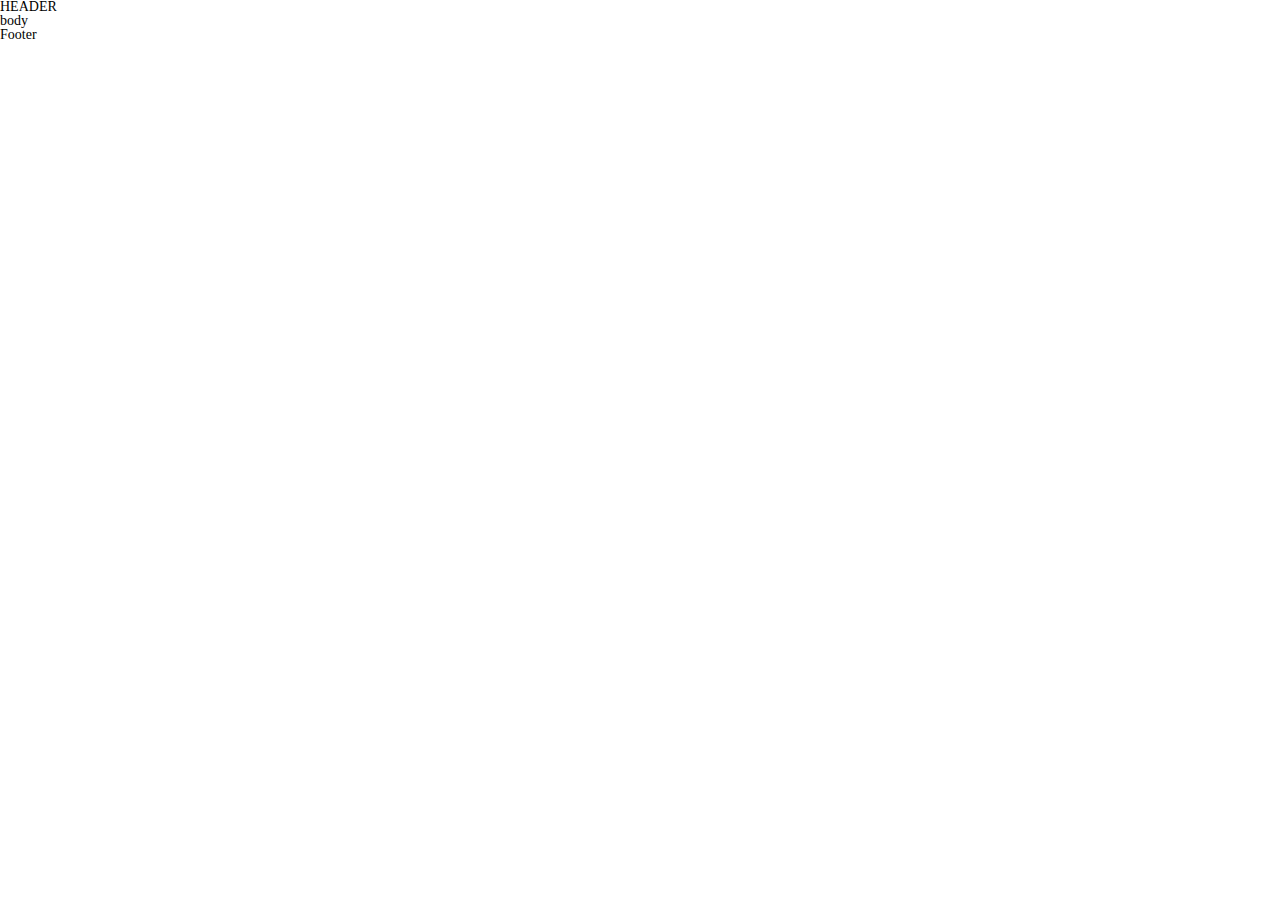
==== index.html @ cc43285b "swap portfolio - portfolio_template" ====
<!DOCTYPE html>
<html lang="ru">
<head>
  <title>Document</title>
  <link rel="shortcut icon" href="img/browser_1404.ico" type="image/x-icon">
  <link rel="stylesheet" href="css/style.css">
  <meta http-equiv="Content-type" content="text/html;charset=UTF-8" />
</head>
<body>
  <div>HEADER</div>

	<div>body</div>


  <div>Footer</div>
</body>
<script src="https://code.jquery.com/jquery-3.3.1.min.js"></script>
<script src="js/main.js"></script>
</html>
---- css/style.css ----
@charset "UTF-8";
/*Обнуление*/
* {
  padding: 0;
  margin: 0;
  border: 0; }

*, *:before, *:after {
  -moz-box-sizing: border-box;
  -webkit-box-sizing: border-box;
  box-sizing: border-box; }

:focus, :active {
  outline: none; }

a:focus, a:active {
  outline: none; }

nav, footer, header, aside {
  display: block; }

html, body {
  height: 100%;
  width: 100%;
  font-size: 100%;
  line-height: 1;
  font-size: 14px;
  -ms-text-size-adjust: 100%;
  -moz-text-size-adjust: 100%;
  -webkit-text-size-adjust: 100%; }

input, button, textarea {
  font-family: inherit; }

input::-ms-clear {
  display: none; }

button {
  cursor: pointer; }

button::-moz-focus-inner {
  padding: 0;
  border: 0; }

a, a:visited {
  text-decoration: none; }

a:hover {
  text-decoration: none; }

ul li {
  list-style: none; }

img {
  vertical-align: top; }

h1, h2, h3, h4, h5, h6 {
  font-size: inherit;
  font-weight: 400; }

/*--------------------*/
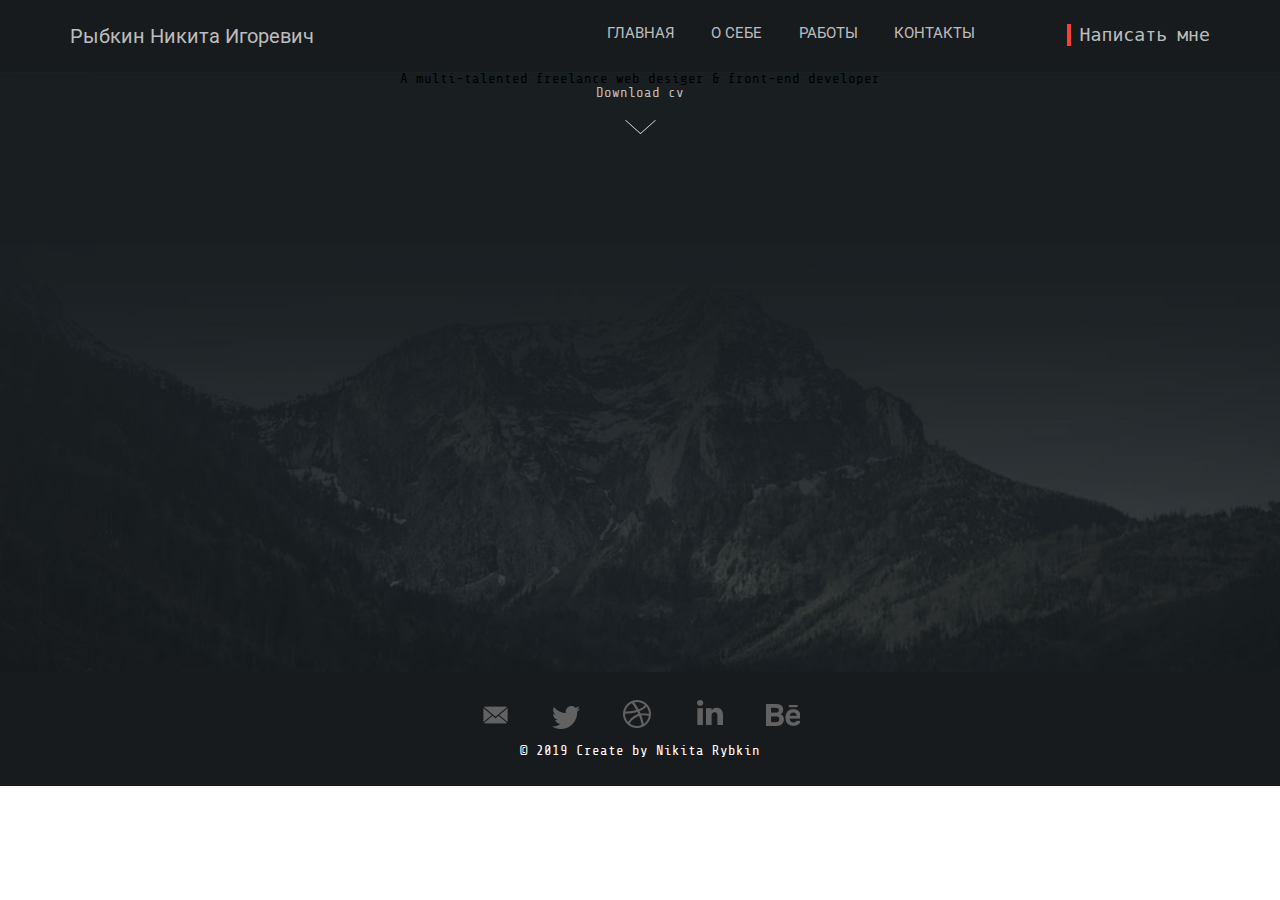
==== commit 5cebac9f: "create header / banner / footer" ====
--- a/index.html
+++ b/index.html
@@ -4,15 +4,82 @@
   <title>Document</title>
   <link rel="shortcut icon" href="img/browser_1404.ico" type="image/x-icon">
   <link rel="stylesheet" href="css/style.css">
+  <link href="https://fonts.googleapis.com/css?family=Roboto:100,300,400,500,700,900&display=swap" rel="stylesheet">
   <meta http-equiv="Content-type" content="text/html;charset=UTF-8" />
 </head>
 <body>
-  <div>HEADER</div>
+  <div class="header" id="home">
+	<div class="container">
+		<div class="headermenu">
+			<div class="header-top">
+				<div class="rni">Рыбкин Никита Игоревич</div>
+				<div class="top-nav">
+					<ul>
+						<li><a href="#home">Главная</a></li>
+						<li><a href="#about">О себе</a></li>
+						<li><a href="#work">Работы</a></li>
+						<li><a href="#contact">Контакты</a></li>
+					</ul>
+				</div>
+			</div>
+			<div>
+				<a class="glitch-btn" href="#contact">
+				  <div class="text">Написать мне</div>
+				  <div class="mask">
+				    <span>Написать мне</span>
+				  </div>
+				</a>
+			</div>
+		</div>
+	</div>
+</div>
 
-	<div>body</div>
+	<div class="banner">
+			<div class="banner-matter">
+				<h2>A multi-talented freelance web desiger &amp; front-end developer</h2>
+				<a href="#" class="down"><img src="images/load.png" alt="">Download cv</a>								
+			</div>
+			<a href="#about" class="scroll arrow"><img src="img/arrow.png" alt=""></a>
+	</div>
+
+	<div class="content">
+		<div class="about" id="about">
+			
+		</div>
+		<div class="container">
+			<div class="work" id="work">
+				
+			</div>
+		</div>
+	</div>
+
+	<div class="design">
+		<div class="container">
+			
+		</div>
+	</div>
+
+	<div class="contact" id="contact">
+		<div class="container">
+			
+		</div>
+	</div>
 
 
-  <div>Footer</div>
+  <div class="footer">
+	<div class="container">
+		<a href="#home" class="scroll footer-top"> <img src="img/drop.png" alt=""/></a>
+		<ul class="social-ic-icons">
+			<li class="message"><a href="#"><span> </span></a></li>
+			<li class="twitter"><a href="#"><span> </span></a></li>
+			<li class="dribble"><a href="#"><span> </span></a></li>
+			<li class="linked"><a href="#"><span> </span></a></li>
+			<li class="behance"><a href="#"><span> </span></a></li>
+		</ul>
+		<b class="yellow"> </b>
+		<p class="footer-grid">&copy; 2019 Create by Nikita Rybkin</p>
+	 </div>			
+ </div>
 </body>
 <script src="https://code.jquery.com/jquery-3.3.1.min.js"></script>
 <script src="js/main.js"></script>
--- a/css/style.css
+++ b/css/style.css
@@ -1,5 +1,6 @@
 @charset "UTF-8";
 /*Обнуление*/
+@import url(button-top.css);
 * {
   padding: 0;
   margin: 0;
@@ -59,3 +60,122 @@
   font-weight: 400; }
 
 /*--------------------*/
+.container {
+  padding-right: 15px;
+  padding-left: 15px;
+  margin-right: auto;
+  margin-left: auto; }
+  @media (min-width: 768px) {
+    .container {
+      width: 750px; } }
+  @media (min-width: 992px) {
+    .container {
+      width: 970px; } }
+  @media (min-width: 1200px) {
+    .container {
+      width: 1170px; } }
+
+.header {
+  display: -webkit-box;
+  display: -ms-flexbox;
+  display: flex;
+  -webkit-box-align: center;
+  -ms-flex-align: center;
+  align-items: center;
+  height: 72px;
+  background: #181b1e; }
+
+.headermenu {
+  display: -webkit-box;
+  display: -ms-flexbox;
+  display: flex;
+  -webkit-box-pack: justify;
+  -ms-flex-pack: justify;
+  justify-content: space-between; }
+
+.header-top {
+  display: -webkit-box;
+  display: -ms-flexbox;
+  display: flex;
+  -webkit-box-pack: justify;
+  -ms-flex-pack: justify;
+  justify-content: space-between;
+  width: 81%; }
+
+.rni {
+  color: #bdbdbd;
+  font-size: 20px;
+  font-family: 'Roboto', sans-serif; }
+
+.top-nav ul {
+  display: -webkit-box;
+  display: -ms-flexbox;
+  display: flex; }
+  .top-nav ul li {
+    padding: 0em 1.3em; }
+    .top-nav ul li a {
+      font-family: 'Roboto', sans-serif;
+      text-transform: uppercase;
+      font-size: 1.1em;
+      color: #bdbdbd;
+      text-decoration: none; }
+    .top-nav ul li a:hover {
+      border-bottom: 7px solid #f44336; }
+
+.banner {
+  background: url(../img/banner.jpg) 0px 0px no-repeat;
+  width: 100%;
+  min-height: 600px;
+  /* display: block; */
+  background-size: cover;
+  text-align: center;
+  position: relative; }
+
+.footer {
+  background: #181b1e;
+  padding: 2em 0;
+  text-align: center;
+  position: relative; }
+
+ul.social-ic-icons li a span {
+  background: url(../img/img-sprite.png) no-repeat -59px -54px;
+  width: 35px;
+  height: 30px;
+  display: block; }
+
+.footer-top {
+  display: none; }
+
+.social-ic-icons {
+  display: -webkit-box;
+  display: -ms-flexbox;
+  display: flex;
+  -webkit-box-pack: center;
+  -ms-flex-pack: center;
+  justify-content: center;
+  padding: 0 0 1em; }
+  .social-ic-icons li {
+    padding: 0 1.3em; }
+  .social-ic-icons .message a span {
+    background: url(../img/img-sprite.png) no-repeat -59px -54px; }
+  .social-ic-icons .message a span:hover {
+    background-position: -59px -7px; }
+  .social-ic-icons .twitter a span {
+    background: url(../img/img-sprite.png) no-repeat -102px -54px; }
+  .social-ic-icons .twitter a span:hover {
+    background-position: -102px -7px; }
+  .social-ic-icons .dribble a span {
+    background: url(../img/img-sprite.png) no-repeat -143px -54px; }
+  .social-ic-icons .dribble a span:hover {
+    background-position: -143px -9px; }
+  .social-ic-icons .linked a span {
+    background: url(../img/img-sprite.png) no-repeat -178px -54px; }
+  .social-ic-icons .linked a span:hover {
+    background-position: -178px -7px; }
+  .social-ic-icons .behance a span {
+    background: url(../img/img-sprite.png) no-repeat -218px -54px; }
+  .social-ic-icons .behance a span:hover {
+    background-position: -218px -7px; }
+
+.footer-grid {
+  color: #fff; }
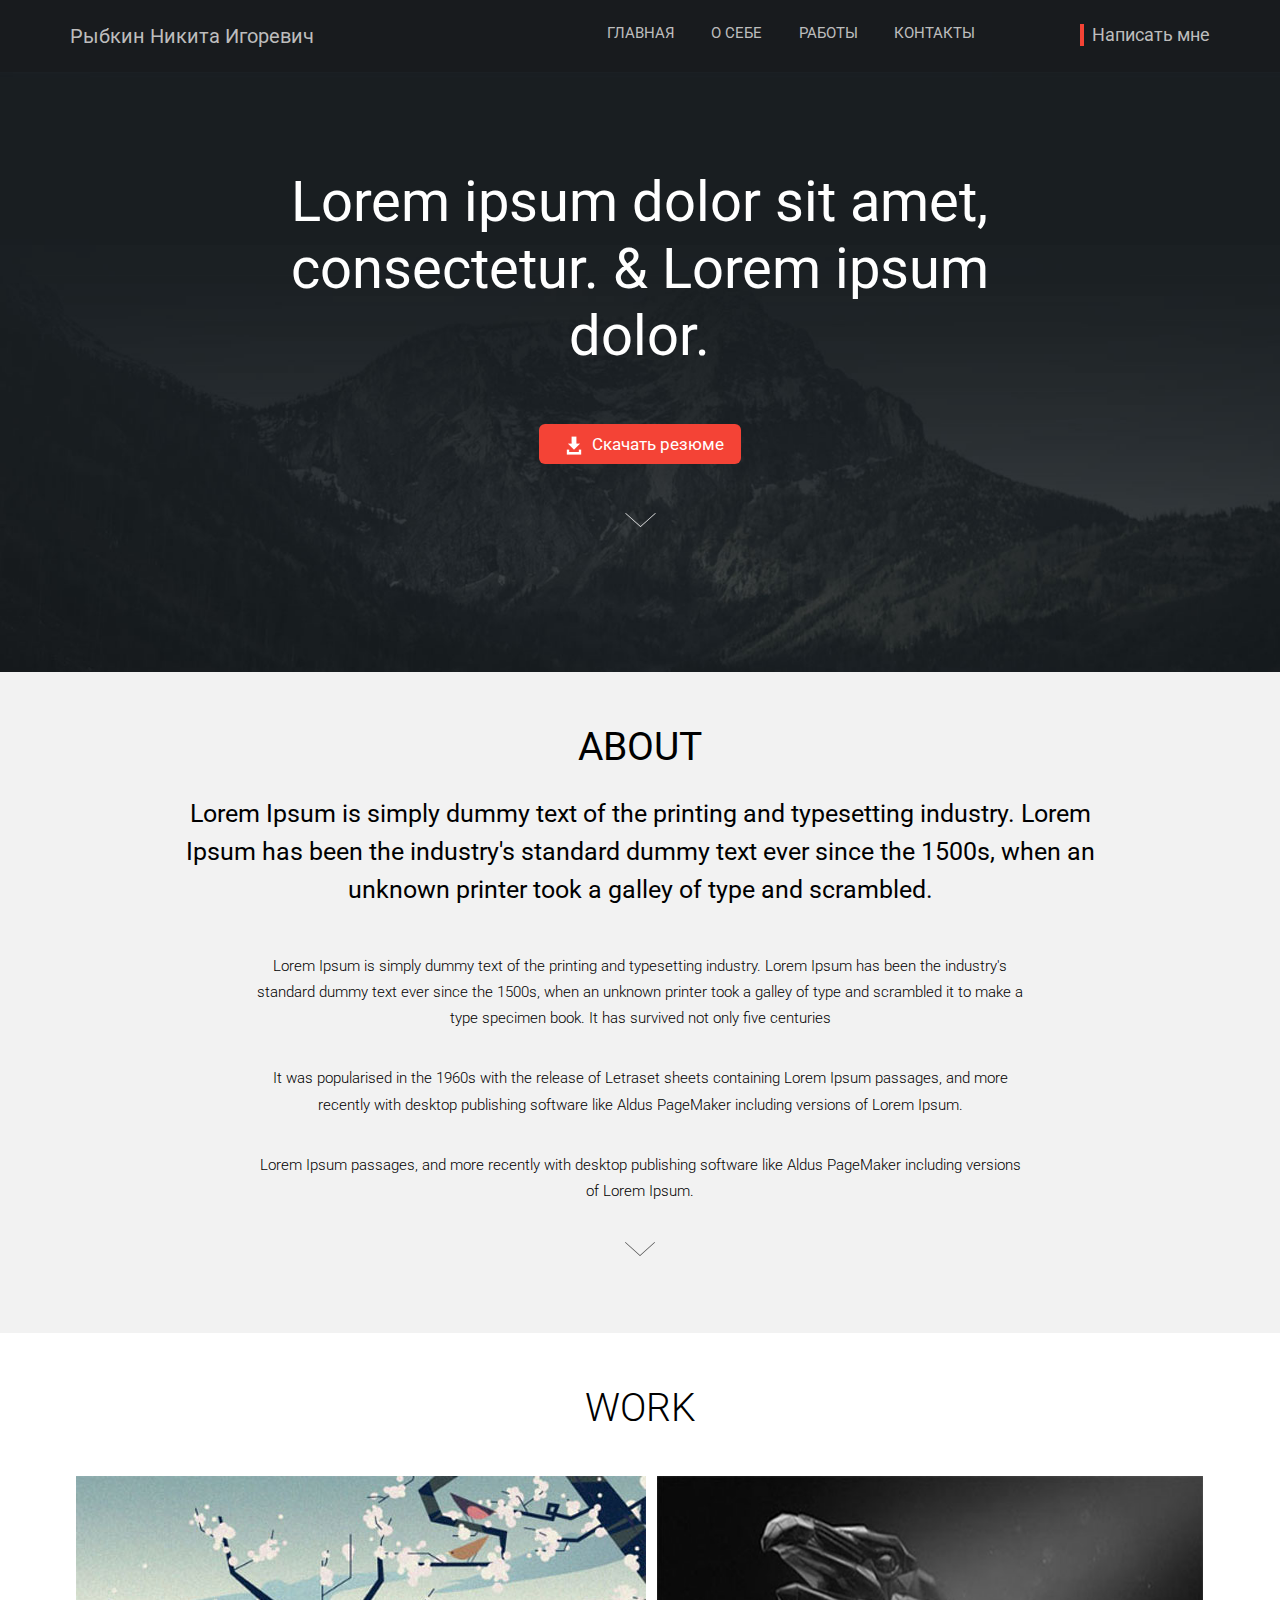
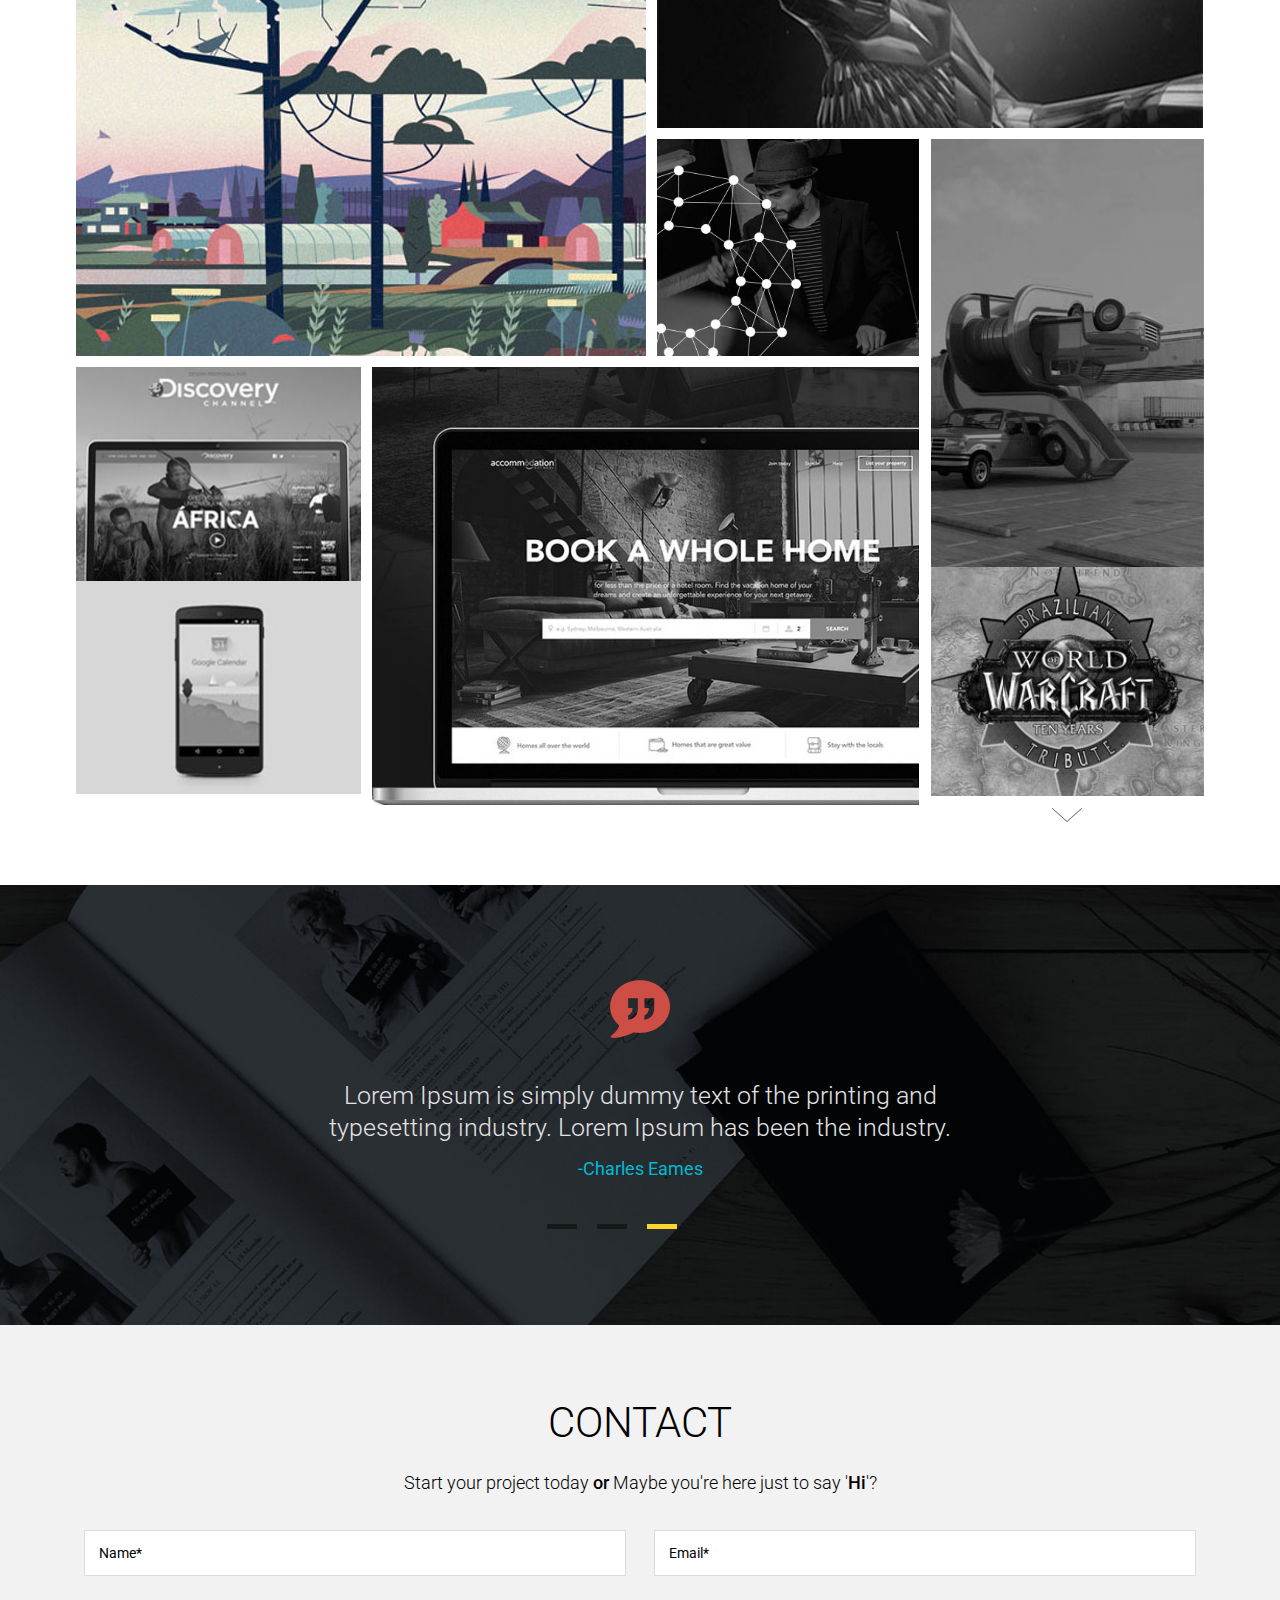
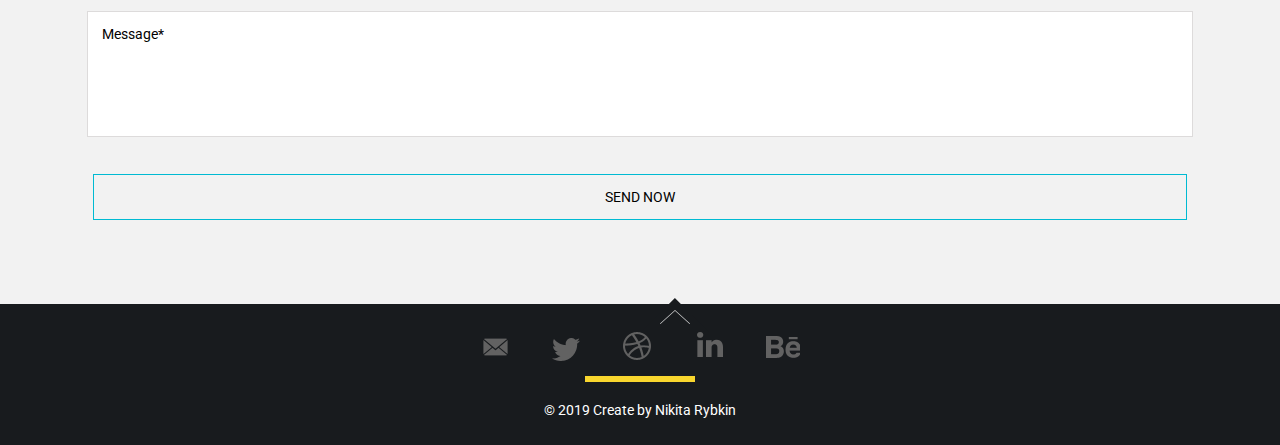
==== commit ec50ea54: "+ banner/about/work/slider/contact" ====
--- a/index.html
+++ b/index.html
@@ -1,7 +1,7 @@
 <!DOCTYPE html>
 <html lang="ru">
 <head>
-  <title>Document</title>
+  <title>Портфолио | Рыбкин Н.И.</title>
   <link rel="shortcut icon" href="img/browser_1404.ico" type="image/x-icon">
   <link rel="stylesheet" href="css/style.css">
   <link href="https://fonts.googleapis.com/css?family=Roboto:100,300,400,500,700,900&display=swap" rel="stylesheet">
@@ -36,34 +36,158 @@
 
 	<div class="banner">
 			<div class="banner-matter">
-				<h2>A multi-talented freelance web desiger &amp; front-end developer</h2>
-				<a href="#" class="down"><img src="images/load.png" alt="">Download cv</a>								
+				<h2>Lorem ipsum dolor sit amet, consectetur. &amp; Lorem ipsum dolor.</h2>
+				<a href="#" class="down"><img src="img/load.png" alt="">Скачать резюме</a>								
 			</div>
 			<a href="#about" class="scroll arrow"><img src="img/arrow.png" alt=""></a>
 	</div>
 
 	<div class="content">
+
 		<div class="about" id="about">
-			
-		</div>
+			<div class="container">
+				<h3>about</h3>
+				<p class="dummy-about">Lorem Ipsum is simply dummy text of the printing and typesetting industry. Lorem Ipsum has been the industry's standard dummy text ever since the 1500s, when an unknown printer took a galley of type and scrambled.</p>
+				<p>Lorem Ipsum is simply dummy text of the printing and typesetting industry. Lorem Ipsum has been the industry's standard dummy text ever since the 1500s, when an unknown printer took a galley of type and scrambled it to make a type specimen book. It has survived not only five centuries</p>
+				<p>It was popularised in the 1960s with the release of Letraset sheets containing Lorem Ipsum passages, and more recently with desktop publishing software like Aldus PageMaker including versions of Lorem Ipsum.</p>
+				<p>Lorem Ipsum passages, and more recently with desktop publishing software like Aldus PageMaker including versions of Lorem Ipsum.</p>
+				<a href="#work" class="scroll down-in"><img src="img/down.png" alt=""></a>
+			</div>
+		</div>
+
 		<div class="container">
 			<div class="work" id="work">
-				
-			</div>
-		</div>
+				<h3>WORK</h3>
+				<div class="work-in">
+					<div class="work-grid">
+						<a class="popup-with-zoom-anim" href="#small-dialog"><img class="img-responsive motor-in" src="img/pic.jpg" alt="">
+							<div class="simple">
+						    	<h5>CRU<span>SCHIF</span>ORM</h5>
+						    	<p>Lorem Ipsum passages, and more recently with desktop publishing software like Aldus PageMaker including versions of Lorem Ipsum.	</p>					
+						    </div></a>
+					</div>
+					<div class="work-grid work-grid1">
+						<a class="popup-with-zoom-anim" href="#small-dialog"><img class="img-responsive " src="img/pic1.jpg" alt="">
+						<div class="simple simple-in">
+						    	<h5>CRU<span>SCHIF</span>ORM</h5>
+						    	<p>Lorem Ipsum passages, and more recently with desktop publishing software like Aldus PageMaker including versions of Lorem Ipsum.</p>								
+						    </div></a>
+					</div>
+					<div class="work-grid work-grid2">
+						<a class="popup-with-zoom-anim" href="#small-dialog"><img class="img-responsive" src="img/pic2.jpg" alt="">
+						<div class="simple simple-out">
+						    	<h5>CRU<span>SCHIF</span>ORM</h5>
+						    	<p>Lorem Ipsum passages, and more recently with desktop.	</p>							
+						    </div></a>
+					</div>
+					<div class=" work-grid3">
+						<div class="work-bird">
+							<a class="popup-with-zoom-anim" href="#small-dialog"><img class="img-responsive motor" src="img/pic3.jpg" alt="">
+							<div class="simple sim-2">
+						    	<h5>CRU<span>SCHIF</span>ORM</h5>
+						    	<p>Lorem Ipsum passages, and more recently with desktop.	</p>							
+						    </div></a>
+						</div>
+						<div class="work-bird">
+							<a class="popup-with-zoom-anim" href="#small-dialog"><img class="img-responsive work-on" src="img/pic7.jpg" alt="">
+							<div class="simple simple-out">
+						    	<h5>CRU<span>SCHIF</span>ORM</h5>
+						    	<p>Lorem Ipsum passages, and more recently with desktop.	</p>							
+						    </div></a>
+						</div>
+					</div>
+					<div class=" work-grid4">
+					<div class="work-bird">
+							<a class="popup-with-zoom-anim" href="#small-dialog"><img class="img-responsive " src="img/pic4.jpg" alt="">
+							<div class="simple simple-out">
+						    	<h5>CRU<span>SCHIF</span>ORM</h5>
+						    	<p>Lorem Ipsum passages, and more recently with desktop.	</p>							
+						    </div></a>
+						</div>
+						<div class="work-bird">
+							<a class="popup-with-zoom-anim" href="#small-dialog"><img class="img-responsive work-on" src="img/pic6.jpg" alt="">
+							<div class="simple simple-out">
+						    	<h5>CRU<span>SCHIF</span>ORM</h5>
+						    	<p>Lorem Ipsum passages, and more recently with desktop.	</p>							
+						    </div></a>
+						</div>
+					</div>
+					
+					<div class="work-grid work-grid5">
+						<a class="popup-with-zoom-anim" href="#small-dialog"><img class="img-responsive" src="img/pic5.jpg" alt="">
+						<div class="simple sim-1">
+						    	<h5>CRU<span>SCHIF</span>ORM</h5>
+						    	<p>Lorem Ipsum passages, and more recently with desktop publishing software like Aldus PageMaker including versions of Lorem Ipsum.								
+						    </p></div>
+					</a></div><a class="popup-with-zoom-anim" href="#small-dialog">					
+					<div class="clearfix"> </div>
+				</a></div><a class="popup-with-zoom-anim" href="#small-dialog">
+				</a><a href="#item" class="scroll blog-down"><img src="img/down.png" alt=""></a>
+			</div>
+		</div>
+
 	</div>
 
-	<div class="design">
-		<div class="container">
-			
-		</div>
-	</div>
-
-	<div class="contact" id="contact">
-		<div class="container">
-			
-		</div>
-	</div>
+		<div class="design">
+	 	<!-- start content_slider -->
+			<div class="wmuSlider example1" id="item" style="height: 328px;">
+			   <div class="wmuSliderWrapper">
+				   <article style="width: 100%; position: absolute; opacity: 0;">
+						<div class=" item-in">
+							<img class="dotted" src="img/qu.png" alt="">									  
+							<p>Lorem Ipsum is simply dummy text of the printing and typesetting industry. Lorem Ipsum has been the industry.</p>
+							<span>-Charles Eames</span>
+						</div>	
+				 	</article>
+					<article style="width: 100%; position: absolute; opacity: 0;">
+						
+							<div class=" item-in">
+							<img class="dotted" src="img/qu.png" alt="">	
+							<p>Lorem Ipsum is simply dummy text of the printing and typesetting industry. Lorem Ipsum has been the industry.</p>
+							<span>-Charles Eames</span>
+						</div>						
+				 	</article>
+					<article style="width: 100%; position: relative; opacity: 1;">
+						<div class=" item-in">
+							<img class="dotted" src="img/qu.png" alt="">	
+							<p>Lorem Ipsum is simply dummy text of the printing and typesetting industry. Lorem Ipsum has been the industry.</p>
+							<span>-Charles Eames</span>
+						</div>		
+				 	</article>					 	
+				 </div>
+                <ul class="wmuSliderPagination">
+                	<li><a href="#" class="">0</a></li>
+                	<li><a href="#" class="">1</a></li>
+                	<li><a href="#" class="">2</a></li>
+                </ul>
+            <a class="wmuSliderPrev">Previous</a><a class="wmuSliderNext">Next</a><ul class="wmuSliderPagination"><li><a href="#" class="">0</a></li><li><a href="#" class="">1</a></li><li><a href="#" class="wmuActive">2</a></li></ul></div>
+            <script src="js/jquery.wmuSlider.js"></script> 
+			  <script>
+       			$('.example1').wmuSlider();         
+   		     </script>           	         						     
+		</div>
+
+		<div class="contact" id="contact">
+			<div class="container">
+				<h3>CONTACT</h3>
+				<p>Start your project today <span>or</span> Maybe you're here just to say '<span>Hi</span>'?</p>
+				<form>
+					<div class="contact-grid">
+						<div class="contact-us">
+							<input type="text" value="Name*" onfocus="this.value='';" onblur="if (this.value == '') {this.value = 'Name*';}">
+						</div>
+						<div class="contact-us">
+							<input type="text" value="Email*" onfocus="this.value='';" onblur="if (this.value == '') {this.value = 'Email*';}">
+						</div>
+					</div>
+					<textarea cols="77" rows="6" value=" " onfocus="this.value='';" onblur="if (this.value == '') {this.value = 'Message*';}">Message*</textarea>
+					<div class="send ">
+						<input type="submit" value="SEND NOW">
+					</div>
+				</form>
+
+			</div>
+		</div>
 
 
   <div class="footer">
@@ -83,4 +207,20 @@
 </body>
 <script src="https://code.jquery.com/jquery-3.3.1.min.js"></script>
 <script src="js/main.js"></script>
+    <script>
+        $('.example1').wmuSlider(); 
+         
+        $('.example2').wmuSlider({
+            touch: true,
+            animation: 'slide'
+        });   
+        
+        $('.example3').wmuSlider({
+            touch: Modernizr.touch,
+            animation: 'slide',
+            items: 2
+        });
+        
+        $('.example4').wmuGallery();
+    </script>
 </html>--- a/css/style.css
+++ b/css/style.css
@@ -60,6 +60,9 @@
   font-weight: 400; }
 
 /*--------------------*/
+body {
+  font-family: 'Roboto', sans-serif; }
+
 .container {
   padding-right: 15px;
   padding-left: 15px;
@@ -104,8 +107,7 @@
 
 .rni {
   color: #bdbdbd;
-  font-size: 20px;
-  font-family: 'Roboto', sans-serif; }
+  font-size: 20px; }
 
 .top-nav ul {
   display: -webkit-box;
@@ -114,7 +116,6 @@
   .top-nav ul li {
     padding: 0em 1.3em; }
     .top-nav ul li a {
-      font-family: 'Roboto', sans-serif;
       text-transform: uppercase;
       font-size: 1.1em;
       color: #bdbdbd;
@@ -126,16 +127,270 @@
   background: url(../img/banner.jpg) 0px 0px no-repeat;
   width: 100%;
   min-height: 600px;
-  /* display: block; */
   background-size: cover;
   text-align: center;
+  display: -webkit-box;
+  display: -ms-flexbox;
+  display: flex;
+  -webkit-box-orient: vertical;
+  -webkit-box-direction: normal;
+  -ms-flex-direction: column;
+  flex-direction: column;
+  -webkit-box-align: center;
+  -ms-flex-align: center;
+  align-items: center;
+  -webkit-box-pack: center;
+  -ms-flex-pack: center;
+  justify-content: center; }
+  .banner h2 {
+    font-size: 4em;
+    color: #fff;
+    font-weight: 100;
+    width: 61%;
+    margin: 0 auto;
+    padding: 0 0 1em;
+    line-height: 1.2em;
+    font-weight: normal; }
+
+.banner-matter a.down {
+  text-decoration: none;
+  color: #fff;
+  background: #f44336;
+  padding: 0.6em 1em;
+  font-size: 1.2em;
+  border-radius: 6px;
+  -webkit-border-radius: 6px;
+  -o-border-radius: 6px;
+  -moz-border-radius: 6px;
+  -ms-border-radius: 6px; }
+  .banner-matter a.down img {
+    vertical-align: middle; }
+
+.banner-matter a.down:hover {
+  background: #9C2820; }
+
+.scroll {
+  padding: 2em 0; }
+
+.about {
+  text-align: center;
+  background: #f2f2f2;
+  padding: 4em 0; }
+  .about h3 {
+    color: #000;
+    font-size: 2.8em;
+    text-transform: uppercase; }
+  .about p {
+    color: #000;
+    font-size: 1.1em;
+    line-height: 1.7em;
+    margin: 0 auto;
+    width: 68%;
+    font-weight: 300;
+    padding: 1.1em 0; }
+  .about .dummy-about {
+    font-size: 1.8em;
+    line-height: 1.5em;
+    font-weight: 400;
+    width: 80%; }
+  .about .down-in {
+    padding: 1em 0;
+    display: block; }
+
+.work {
+  text-align: center;
+  padding: 4em 0; }
+  .work h3 {
+    color: #000;
+    font-size: 2.8em;
+    font-weight: 300; }
+
+.work-in {
+  padding: 3em 0; }
+  .work-in img {
+    width: 100%; }
+
+.work-grid {
+  float: left;
+  width: 50%;
+  margin: 0.5%;
   position: relative; }
+
+.img-responsive {
+  display: block;
+  max-width: 100%;
+  height: auto; }
+
+.simple {
+  text-align: center;
+  padding: 9em 0;
+  display: none;
+  position: absolute;
+  top: 32px;
+  width: 92%;
+  height: 87%;
+  background: rgba(210, 89, 80, 0.88);
+  left: 23px; }
+
+.work-grid1 {
+  width: 47.9%;
+  margin: 0.5% 0% 0.5% 0.5%; }
+
+.work-grid2 {
+  width: 23%; }
+
+.work-grid3 {
+  width: 24%;
+  float: right;
+  margin: 0.5%; }
+
+.work-grid4 {
+  width: 25%;
+  margin: 0.5%;
+  float: left; }
+
+.work-grid5 {
+  width: 48%; }
+
+/*----*/
+.wmuSlider {
+  position: relative;
+  overflow: hidden; }
+
+.wmuSlider .wmuSliderWrapper article img {
+  max-width: 100%;
+  width: auto;
+  height: auto;
+  display: block; }
+
+/* Default Skin */
+.wmuSliderPagination {
+  z-index: 2;
+  position: absolute;
+  right: 46%;
+  bottom: 35px; }
+
+ul.wmuSliderPagination {
+  padding: 0; }
+
+.wmuSliderPagination li {
+  float: left;
+  margin: 0 8px 0 0;
+  list-style-type: none; }
+
+.wmuSliderPagination a {
+  text-indent: -9999px;
+  display: block;
+  width: 30px;
+  height: 5px;
+  margin: 5px 6px;
+  background: #171918; }
+
+.wmuSliderPagination a.wmuActive {
+  background: #f8d62e; }
+
+.wmuSliderPrev, .wmuSliderNext {
+  display: none; }
+
+.design {
+  background: url(../img/ba.jpg) 0px 0px no-repeat;
+  width: 100%;
+  min-height: 439px;
+  background-size: cover;
+  display: block;
+  padding: 4em 0; }
+
+.item-in {
+  text-align: center;
+  padding: 2em 0 6em; }
+
+.item-in p {
+  font-size: 1.8em;
+  color: #e2e2e2;
+  width: 50%;
+  margin: 0 auto;
+  font-weight: 300;
+  line-height: 1.3em;
+  padding: 1.2em 0 0.6em; }
+
+.item-in span {
+  font-size: 1.3em;
+  color: #00bad2; }
+
+.dotted {
+  margin: 0 auto; }
+
+.contact {
+  background: #f2f2f2;
+  text-align: center;
+  padding: 4em 0; }
+
+.contact h3 {
+  color: #000;
+  font-size: 3em;
+  padding: 0.5em 0;
+  font-weight: 300; }
+
+.contact p span {
+  font-weight: 500; }
+
+.contact p {
+  color: #000;
+  font-size: 1.3em;
+  padding: 0.5em 0;
+  font-weight: 300; }
+
+.contact-us input[type="text"], .contact textarea, .send input[type="submit"] {
+  font-size: 1em;
+  width: 100%;
+  padding: 1em;
+  margin: 2em 0;
+  background: #fff;
+  outline: none;
+  border: 1px solid #DDDBDB;
+  color: #000; }
+
+.contact textarea {
+  resize: none;
+  width: 97%;
+  margin: 0.5em; }
+
+.send input[type="submit"] {
+  background: none;
+  color: #000;
+  width: 96%;
+  -webkit-appearance: none;
+  padding: 1em;
+  border: 1px solid #00bad2;
+  transition: 0.5s all;
+  -webkit-transition: 0.5s all;
+  -o-transition: 0.5s all;
+  -moz-transition: 0.5s all;
+  -ms-transition: 0.5s all; }
+
+.send {
+  text-align: center; }
+
+.send input[type="submit"]:hover {
+  background: #00bad2;
+  color: #fff; }
+
+.contact-grid {
+  display: -webkit-box;
+  display: -ms-flexbox;
+  display: flex; }
+
+.contact-us {
+  width: 50%;
+  padding: 0 1em; }
 
 .footer {
   background: #181b1e;
   padding: 2em 0;
   text-align: center;
   position: relative; }
+  .footer p {
+    padding: 1.5em 0 0 0; }
 
 ul.social-ic-icons li a span {
   background: url(../img/img-sprite.png) no-repeat -59px -54px;
@@ -144,7 +399,8 @@
   display: block; }
 
 .footer-top {
-  display: none; }
+  position: absolute;
+  top: -37px; }
 
 .social-ic-icons {
   display: -webkit-box;
@@ -177,5 +433,13 @@
   .social-ic-icons .behance a span:hover {
     background-position: -218px -7px; }
 
+.yellow {
+  width: 110px;
+  height: 6px;
+  background: #f8d62e;
+  display: block;
+  margin: 0 auto; }
+
 .footer-grid {
-  color: #fff; }
+  color: #fff;
+  font-family: 'Roboto', sans-serif; }
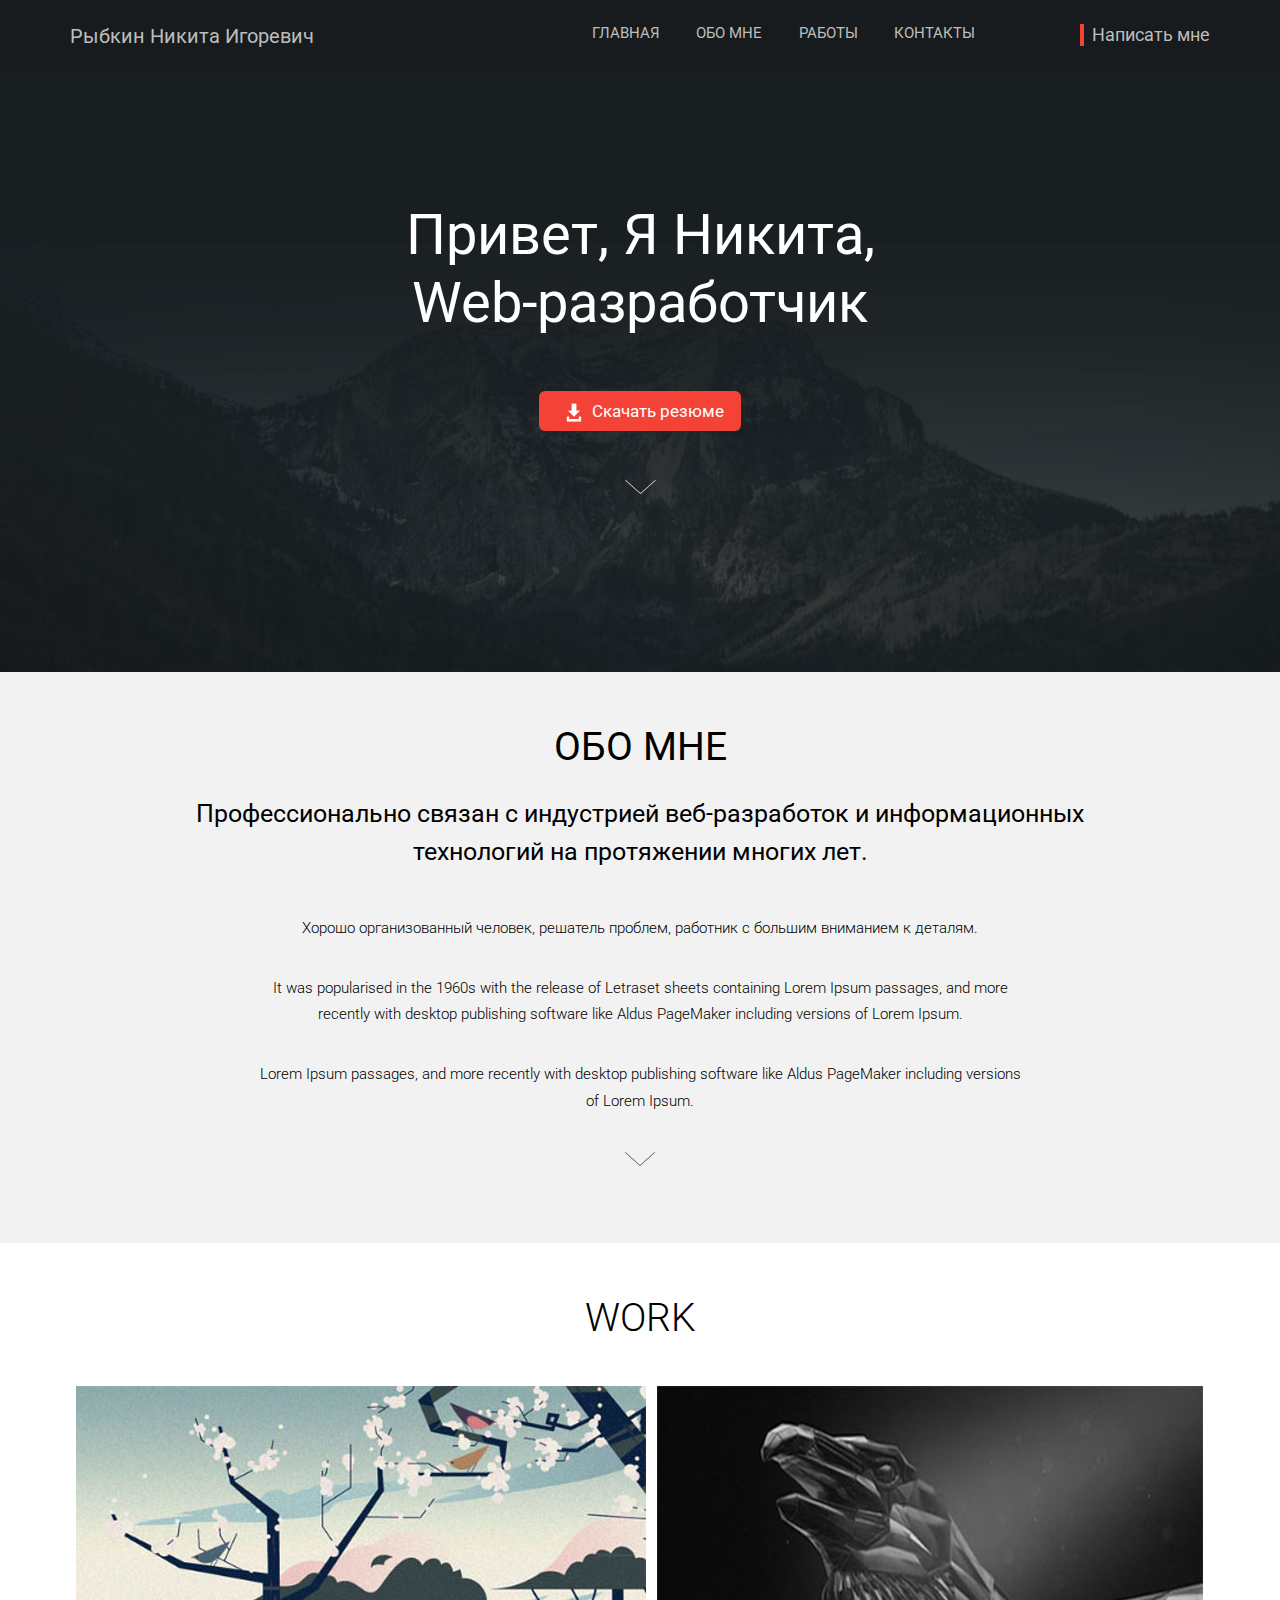
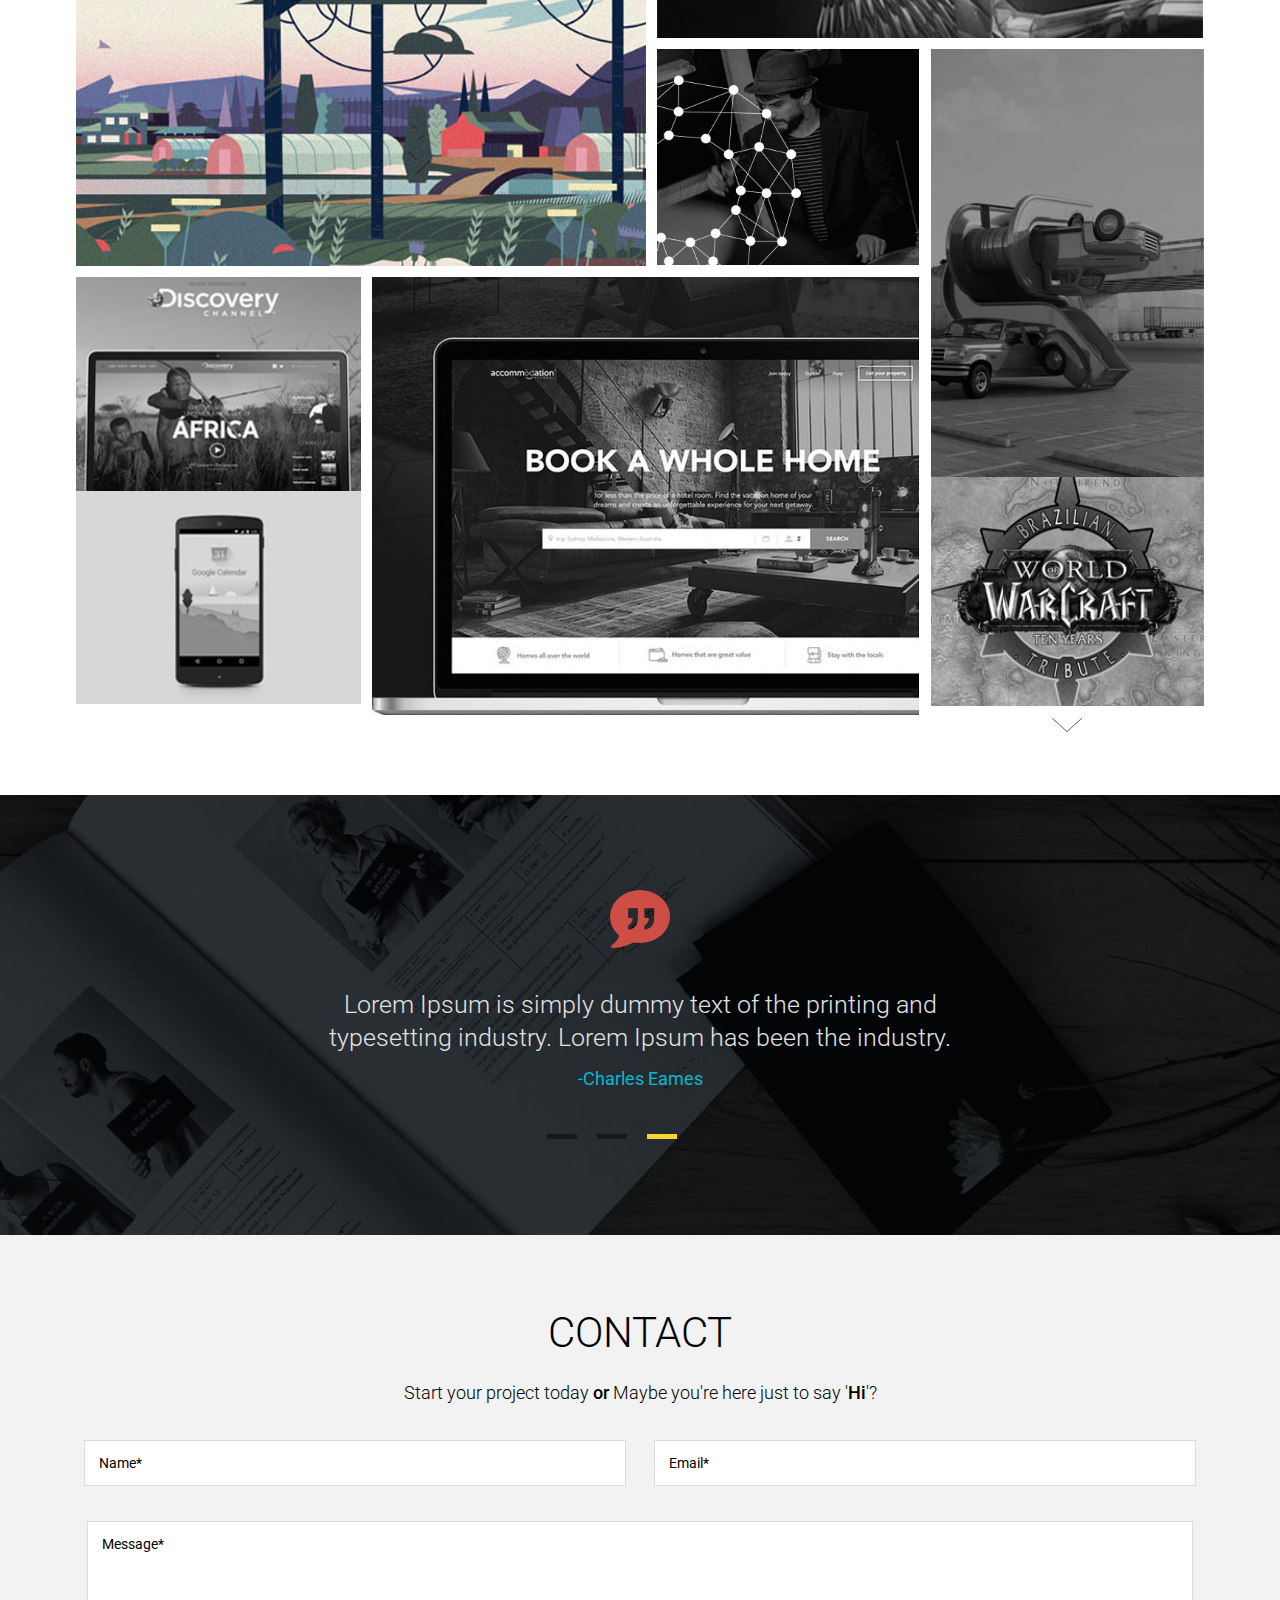
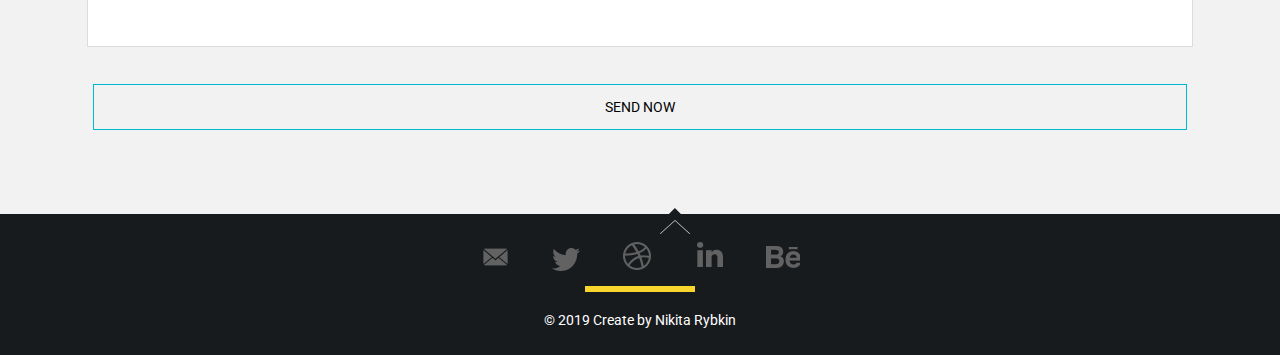
==== commit be7eb33d: "+resu" ====
--- a/index.html
+++ b/index.html
@@ -15,8 +15,8 @@
 				<div class="rni">Рыбкин Никита Игоревич</div>
 				<div class="top-nav">
 					<ul>
-						<li><a href="#home">Главная</a></li>
-						<li><a href="#about">О себе</a></li>
+						<li class="active"><a href="#home">Главная</a></li>
+						<li><a href="#about">Обо мне</a></li>
 						<li><a href="#work">Работы</a></li>
 						<li><a href="#contact">Контакты</a></li>
 					</ul>
@@ -36,7 +36,7 @@
 
 	<div class="banner">
 			<div class="banner-matter">
-				<h2>Lorem ipsum dolor sit amet, consectetur. &amp; Lorem ipsum dolor.</h2>
+				<h2>Привет, Я Никита, Web-разработчик</h2>
 				<a href="#" class="down"><img src="img/load.png" alt="">Скачать резюме</a>								
 			</div>
 			<a href="#about" class="scroll arrow"><img src="img/arrow.png" alt=""></a>
@@ -46,9 +46,9 @@
 
 		<div class="about" id="about">
 			<div class="container">
-				<h3>about</h3>
-				<p class="dummy-about">Lorem Ipsum is simply dummy text of the printing and typesetting industry. Lorem Ipsum has been the industry's standard dummy text ever since the 1500s, when an unknown printer took a galley of type and scrambled.</p>
-				<p>Lorem Ipsum is simply dummy text of the printing and typesetting industry. Lorem Ipsum has been the industry's standard dummy text ever since the 1500s, when an unknown printer took a galley of type and scrambled it to make a type specimen book. It has survived not only five centuries</p>
+				<h3>Обо мне</h3>
+				<p class="dummy-about">Профессионально связан с индустрией веб-разработок и информационных технологий на протяжении многих лет.</p>
+				<p>Хорошо организованный человек, решатель проблем, работник с большим вниманием к деталям.</p>
 				<p>It was popularised in the 1960s with the release of Letraset sheets containing Lorem Ipsum passages, and more recently with desktop publishing software like Aldus PageMaker including versions of Lorem Ipsum.</p>
 				<p>Lorem Ipsum passages, and more recently with desktop publishing software like Aldus PageMaker including versions of Lorem Ipsum.</p>
 				<a href="#work" class="scroll down-in"><img src="img/down.png" alt=""></a>
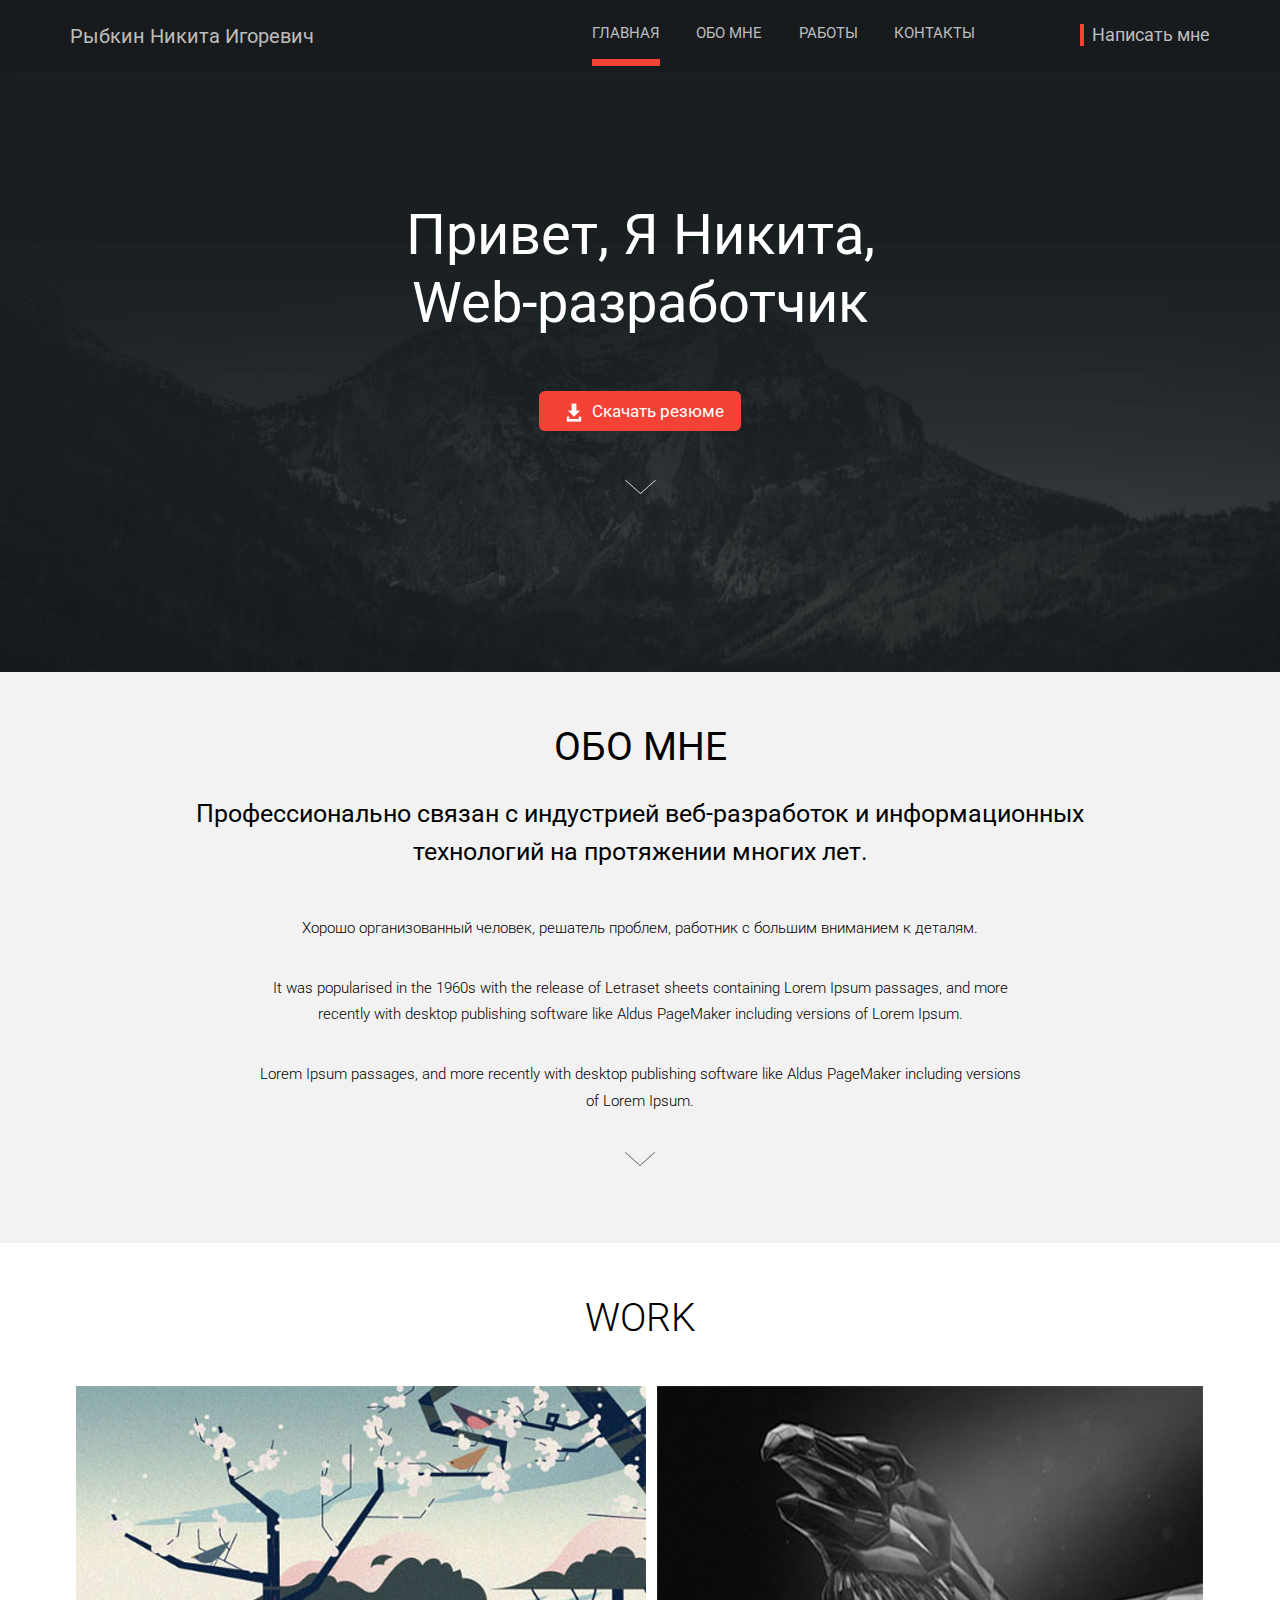
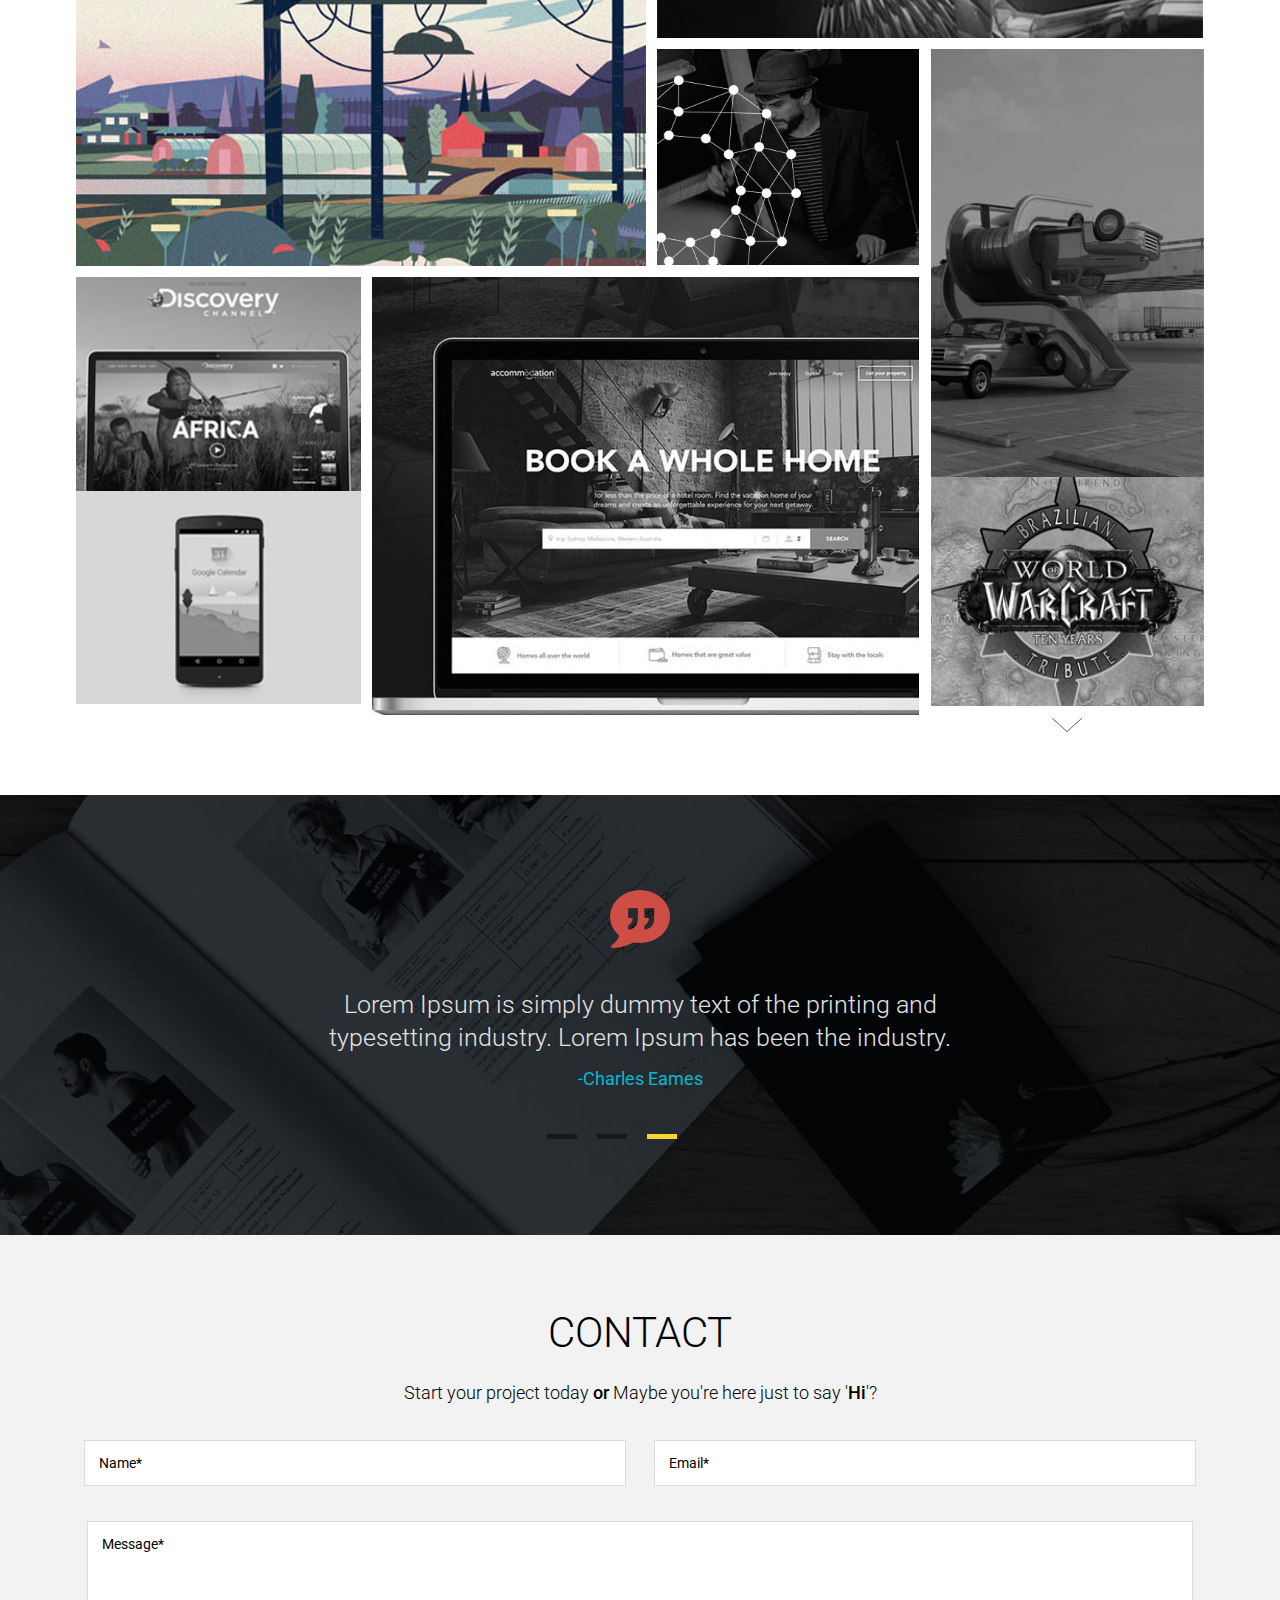
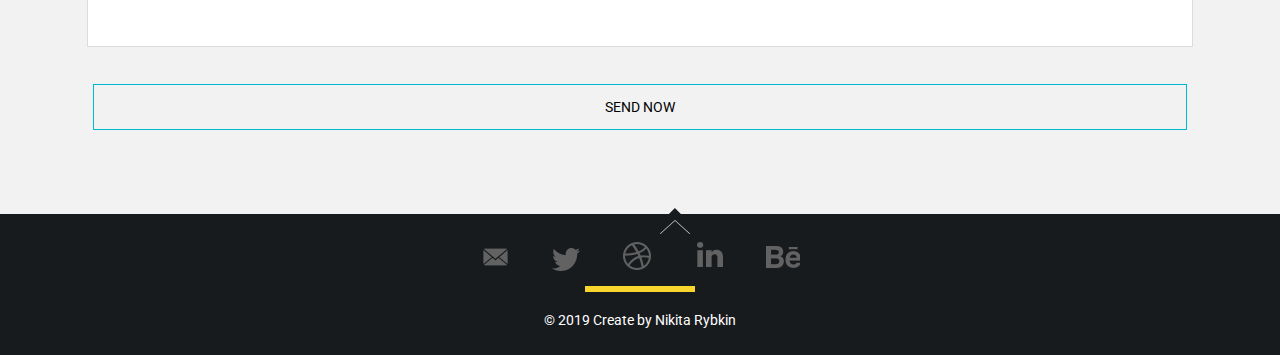
==== commit b08fb267: "top_menu and scroll animation" ====
--- a/index.html
+++ b/index.html
@@ -15,10 +15,10 @@
 				<div class="rni">Рыбкин Никита Игоревич</div>
 				<div class="top-nav">
 					<ul>
-						<li class="active"><a href="#home">Главная</a></li>
-						<li><a href="#about">Обо мне</a></li>
-						<li><a href="#work">Работы</a></li>
-						<li><a href="#contact">Контакты</a></li>
+						<li class="active scroll"><a href="#home">Главная</a></li>
+						<li><a class="scroll" href="#about">Обо мне</a></li>
+						<li><a class="scroll" href="#work">Работы</a></li>
+						<li><a class="scroll" href="#contact">Контакты</a></li>
 					</ul>
 				</div>
 			</div>
@@ -37,7 +37,7 @@
 	<div class="banner">
 			<div class="banner-matter">
 				<h2>Привет, Я Никита, Web-разработчик</h2>
-				<a href="#" class="down"><img src="img/load.png" alt="">Скачать резюме</a>								
+				<a href="https://github.com/developer-rni/developer-rni.github.io/blob/master/%D0%A0%D1%8B%D0%B1%D0%BA%D0%B8%D0%BD%20%D0%9D.%D0%98.%20-%20%D0%A0%D0%B5%D0%B7%D1%8E%D0%BC%D0%B5.docx?raw=true" class="down"><img src="img/load.png" alt="">Скачать резюме</a>								
 			</div>
 			<a href="#about" class="scroll arrow"><img src="img/arrow.png" alt=""></a>
 	</div>
@@ -223,4 +223,5 @@
         
         $('.example4').wmuGallery();
     </script>
+    
 </html>--- a/css/style.css
+++ b/css/style.css
@@ -62,6 +62,10 @@
 /*--------------------*/
 body {
   font-family: 'Roboto', sans-serif; }
+  body a {
+    -webkit-transition: 0.5s all;
+    -o-transition: 0.5s all;
+    transition: 0.5s all; }
 
 .container {
   padding-right: 15px;
@@ -119,9 +123,12 @@
       text-transform: uppercase;
       font-size: 1.1em;
       color: #bdbdbd;
-      text-decoration: none; }
+      text-decoration: none;
+      padding: 1.7em 0 1.1em; }
     .top-nav ul li a:hover {
       border-bottom: 7px solid #f44336; }
+  .top-nav ul .active a {
+    border-bottom: 7px solid #f44336; }
 
 .banner {
   background: url(../img/banner.jpg) 0px 0px no-repeat;
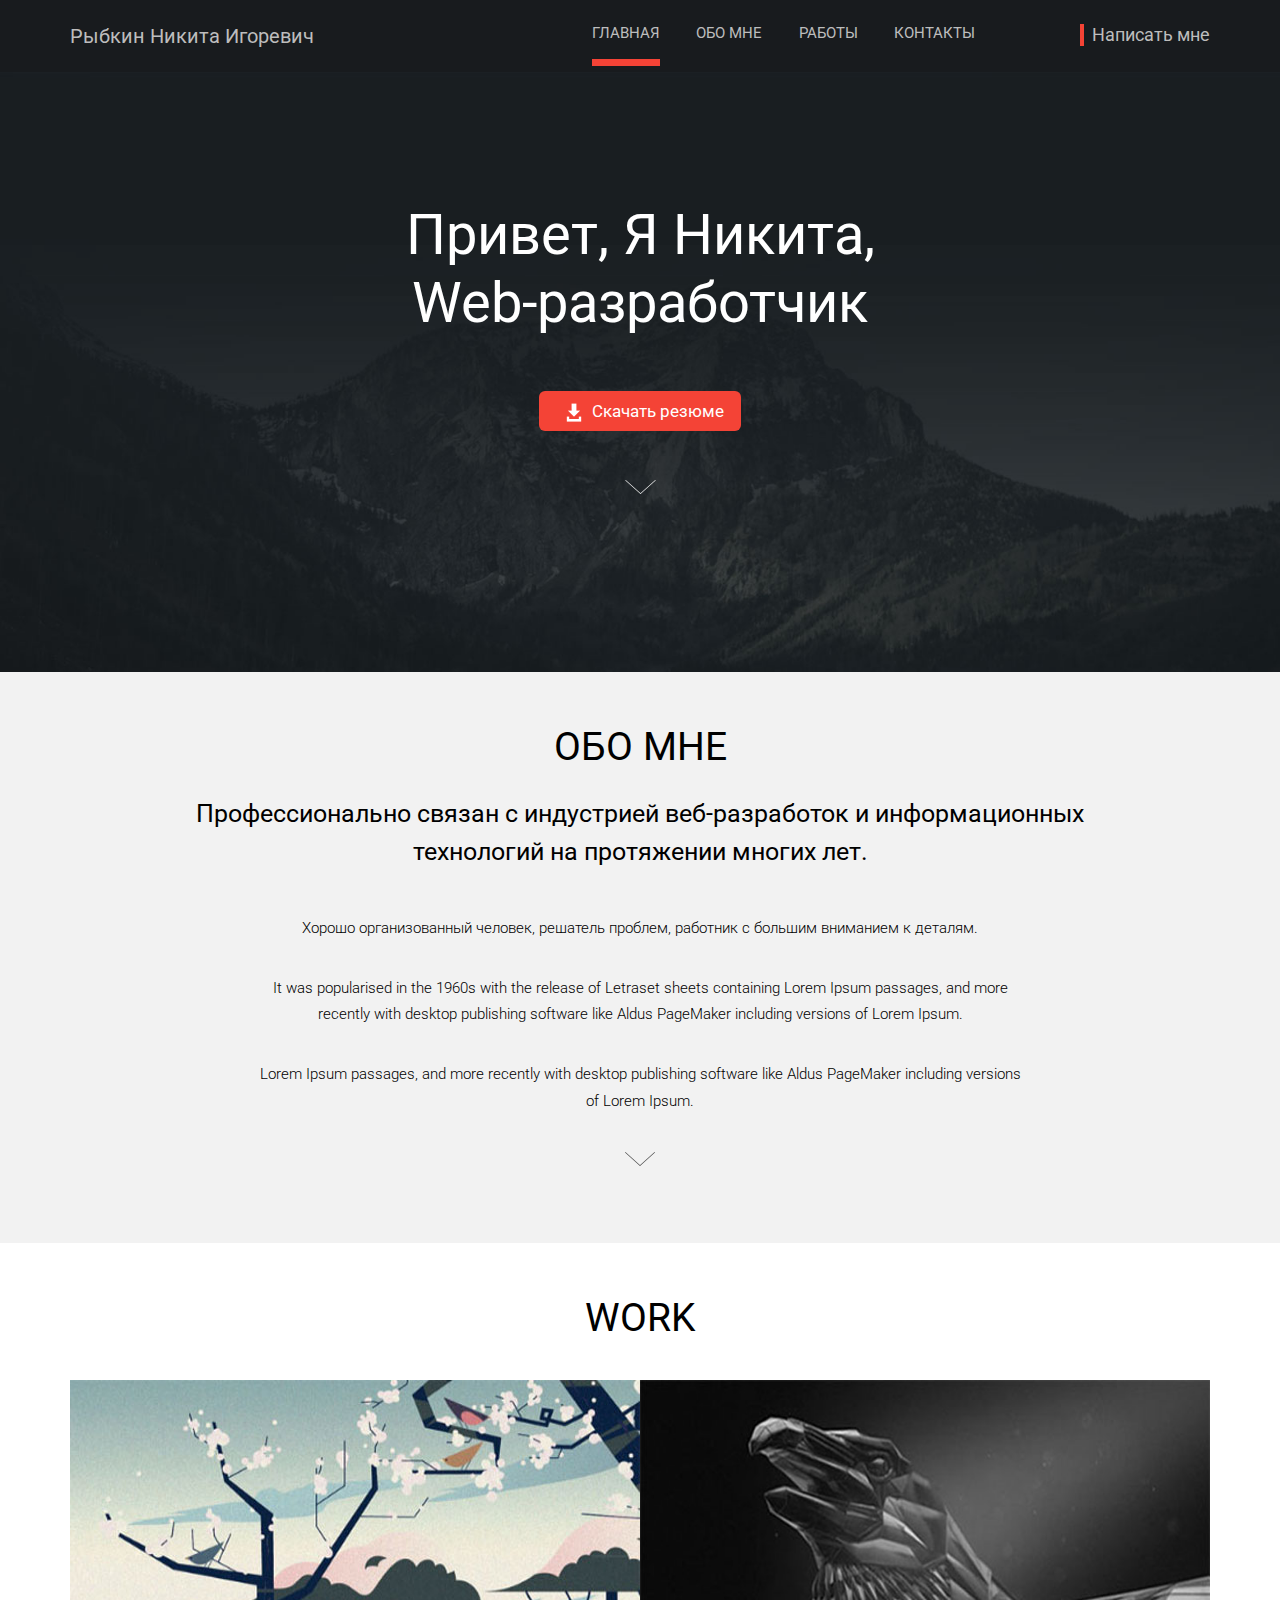
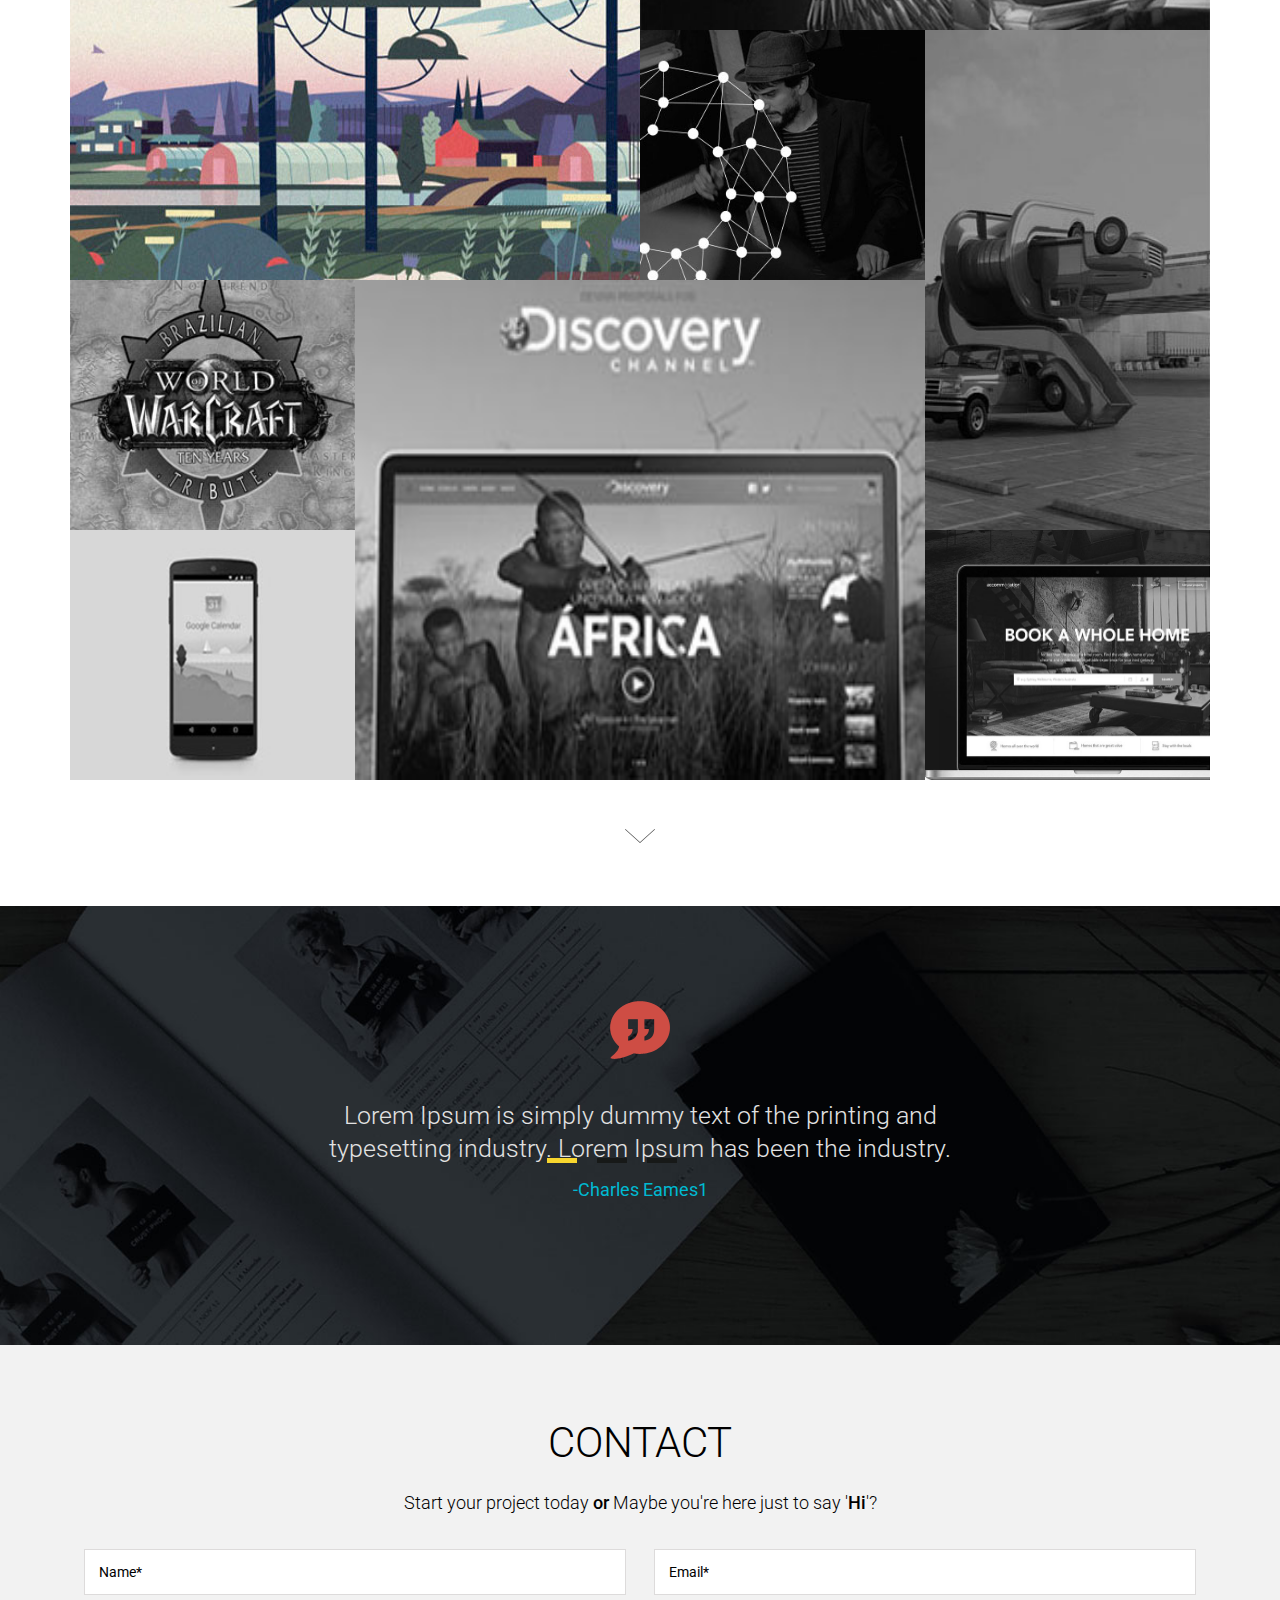
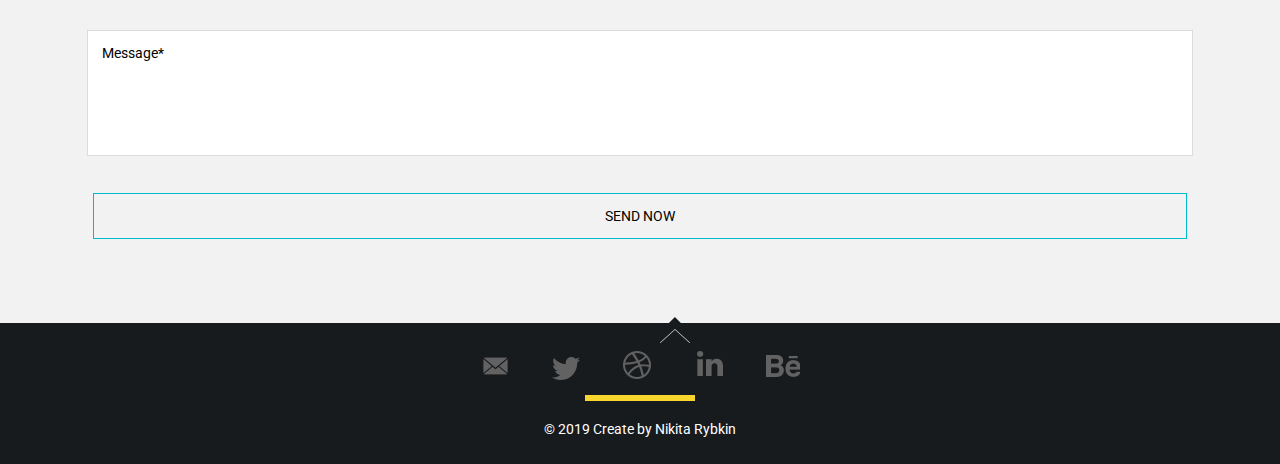
==== commit d03a593f: "add work style" ====
--- a/index.html
+++ b/index.html
@@ -1,227 +1,298 @@
 <!DOCTYPE html>
 <html lang="ru">
+
 <head>
-  <title>Портфолио | Рыбкин Н.И.</title>
-  <link rel="shortcut icon" href="img/browser_1404.ico" type="image/x-icon">
-  <link rel="stylesheet" href="css/style.css">
-  <link href="https://fonts.googleapis.com/css?family=Roboto:100,300,400,500,700,900&display=swap" rel="stylesheet">
-  <meta http-equiv="Content-type" content="text/html;charset=UTF-8" />
+    <title>Портфолио | Рыбкин Н.И.</title>
+    <link rel="shortcut icon" href="img/browser_1404.ico" type="image/x-icon">
+    <link rel="stylesheet" href="css/style.css">
+    <link rel="stylesheet" href="css/popuo-box.css" media="all">
+    <link href="https://fonts.googleapis.com/css?family=Roboto:100,300,400,500,700,900&display=swap" rel="stylesheet">
+		<script src="https://ajax.googleapis.com/ajax/libs/jquery/2.2.4/jquery.min.js"></script>
+    <meta http-equiv="Content-type" content="text/html;charset=UTF-8" />
 </head>
+
 <body>
-  <div class="header" id="home">
-	<div class="container">
-		<div class="headermenu">
-			<div class="header-top">
-				<div class="rni">Рыбкин Никита Игоревич</div>
-				<div class="top-nav">
-					<ul>
-						<li class="active scroll"><a href="#home">Главная</a></li>
-						<li><a class="scroll" href="#about">Обо мне</a></li>
-						<li><a class="scroll" href="#work">Работы</a></li>
-						<li><a class="scroll" href="#contact">Контакты</a></li>
-					</ul>
-				</div>
-			</div>
-			<div>
-				<a class="glitch-btn" href="#contact">
-				  <div class="text">Написать мне</div>
-				  <div class="mask">
-				    <span>Написать мне</span>
-				  </div>
-				</a>
-			</div>
-		</div>
-	</div>
-</div>
-
-	<div class="banner">
-			<div class="banner-matter">
-				<h2>Привет, Я Никита, Web-разработчик</h2>
-				<a href="https://github.com/developer-rni/developer-rni.github.io/blob/master/%D0%A0%D1%8B%D0%B1%D0%BA%D0%B8%D0%BD%20%D0%9D.%D0%98.%20-%20%D0%A0%D0%B5%D0%B7%D1%8E%D0%BC%D0%B5.docx?raw=true" class="down"><img src="img/load.png" alt="">Скачать резюме</a>								
-			</div>
-			<a href="#about" class="scroll arrow"><img src="img/arrow.png" alt=""></a>
-	</div>
-
-	<div class="content">
-
-		<div class="about" id="about">
-			<div class="container">
-				<h3>Обо мне</h3>
-				<p class="dummy-about">Профессионально связан с индустрией веб-разработок и информационных технологий на протяжении многих лет.</p>
-				<p>Хорошо организованный человек, решатель проблем, работник с большим вниманием к деталям.</p>
-				<p>It was popularised in the 1960s with the release of Letraset sheets containing Lorem Ipsum passages, and more recently with desktop publishing software like Aldus PageMaker including versions of Lorem Ipsum.</p>
-				<p>Lorem Ipsum passages, and more recently with desktop publishing software like Aldus PageMaker including versions of Lorem Ipsum.</p>
-				<a href="#work" class="scroll down-in"><img src="img/down.png" alt=""></a>
-			</div>
-		</div>
-
-		<div class="container">
-			<div class="work" id="work">
-				<h3>WORK</h3>
-				<div class="work-in">
-					<div class="work-grid">
-						<a class="popup-with-zoom-anim" href="#small-dialog"><img class="img-responsive motor-in" src="img/pic.jpg" alt="">
-							<div class="simple">
-						    	<h5>CRU<span>SCHIF</span>ORM</h5>
-						    	<p>Lorem Ipsum passages, and more recently with desktop publishing software like Aldus PageMaker including versions of Lorem Ipsum.	</p>					
-						    </div></a>
-					</div>
-					<div class="work-grid work-grid1">
-						<a class="popup-with-zoom-anim" href="#small-dialog"><img class="img-responsive " src="img/pic1.jpg" alt="">
-						<div class="simple simple-in">
-						    	<h5>CRU<span>SCHIF</span>ORM</h5>
-						    	<p>Lorem Ipsum passages, and more recently with desktop publishing software like Aldus PageMaker including versions of Lorem Ipsum.</p>								
-						    </div></a>
-					</div>
-					<div class="work-grid work-grid2">
-						<a class="popup-with-zoom-anim" href="#small-dialog"><img class="img-responsive" src="img/pic2.jpg" alt="">
-						<div class="simple simple-out">
-						    	<h5>CRU<span>SCHIF</span>ORM</h5>
-						    	<p>Lorem Ipsum passages, and more recently with desktop.	</p>							
-						    </div></a>
-					</div>
-					<div class=" work-grid3">
-						<div class="work-bird">
-							<a class="popup-with-zoom-anim" href="#small-dialog"><img class="img-responsive motor" src="img/pic3.jpg" alt="">
-							<div class="simple sim-2">
-						    	<h5>CRU<span>SCHIF</span>ORM</h5>
-						    	<p>Lorem Ipsum passages, and more recently with desktop.	</p>							
-						    </div></a>
-						</div>
-						<div class="work-bird">
-							<a class="popup-with-zoom-anim" href="#small-dialog"><img class="img-responsive work-on" src="img/pic7.jpg" alt="">
-							<div class="simple simple-out">
-						    	<h5>CRU<span>SCHIF</span>ORM</h5>
-						    	<p>Lorem Ipsum passages, and more recently with desktop.	</p>							
-						    </div></a>
-						</div>
-					</div>
-					<div class=" work-grid4">
-					<div class="work-bird">
-							<a class="popup-with-zoom-anim" href="#small-dialog"><img class="img-responsive " src="img/pic4.jpg" alt="">
-							<div class="simple simple-out">
-						    	<h5>CRU<span>SCHIF</span>ORM</h5>
-						    	<p>Lorem Ipsum passages, and more recently with desktop.	</p>							
-						    </div></a>
-						</div>
-						<div class="work-bird">
-							<a class="popup-with-zoom-anim" href="#small-dialog"><img class="img-responsive work-on" src="img/pic6.jpg" alt="">
-							<div class="simple simple-out">
-						    	<h5>CRU<span>SCHIF</span>ORM</h5>
-						    	<p>Lorem Ipsum passages, and more recently with desktop.	</p>							
-						    </div></a>
-						</div>
-					</div>
-					
-					<div class="work-grid work-grid5">
-						<a class="popup-with-zoom-anim" href="#small-dialog"><img class="img-responsive" src="img/pic5.jpg" alt="">
-						<div class="simple sim-1">
-						    	<h5>CRU<span>SCHIF</span>ORM</h5>
-						    	<p>Lorem Ipsum passages, and more recently with desktop publishing software like Aldus PageMaker including versions of Lorem Ipsum.								
-						    </p></div>
-					</a></div><a class="popup-with-zoom-anim" href="#small-dialog">					
-					<div class="clearfix"> </div>
-				</a></div><a class="popup-with-zoom-anim" href="#small-dialog">
-				</a><a href="#item" class="scroll blog-down"><img src="img/down.png" alt=""></a>
-			</div>
-		</div>
-
-	</div>
-
-		<div class="design">
-	 	<!-- start content_slider -->
-			<div class="wmuSlider example1" id="item" style="height: 328px;">
-			   <div class="wmuSliderWrapper">
-				   <article style="width: 100%; position: absolute; opacity: 0;">
-						<div class=" item-in">
-							<img class="dotted" src="img/qu.png" alt="">									  
-							<p>Lorem Ipsum is simply dummy text of the printing and typesetting industry. Lorem Ipsum has been the industry.</p>
-							<span>-Charles Eames</span>
-						</div>	
-				 	</article>
-					<article style="width: 100%; position: absolute; opacity: 0;">
-						
-							<div class=" item-in">
-							<img class="dotted" src="img/qu.png" alt="">	
-							<p>Lorem Ipsum is simply dummy text of the printing and typesetting industry. Lorem Ipsum has been the industry.</p>
-							<span>-Charles Eames</span>
-						</div>						
-				 	</article>
-					<article style="width: 100%; position: relative; opacity: 1;">
-						<div class=" item-in">
-							<img class="dotted" src="img/qu.png" alt="">	
-							<p>Lorem Ipsum is simply dummy text of the printing and typesetting industry. Lorem Ipsum has been the industry.</p>
-							<span>-Charles Eames</span>
-						</div>		
-				 	</article>					 	
-				 </div>
-                <ul class="wmuSliderPagination">
-                	<li><a href="#" class="">0</a></li>
-                	<li><a href="#" class="">1</a></li>
-                	<li><a href="#" class="">2</a></li>
-                </ul>
-            <a class="wmuSliderPrev">Previous</a><a class="wmuSliderNext">Next</a><ul class="wmuSliderPagination"><li><a href="#" class="">0</a></li><li><a href="#" class="">1</a></li><li><a href="#" class="wmuActive">2</a></li></ul></div>
-            <script src="js/jquery.wmuSlider.js"></script> 
-			  <script>
-       			$('.example1').wmuSlider();         
-   		     </script>           	         						     
-		</div>
-
-		<div class="contact" id="contact">
-			<div class="container">
-				<h3>CONTACT</h3>
-				<p>Start your project today <span>or</span> Maybe you're here just to say '<span>Hi</span>'?</p>
-				<form>
-					<div class="contact-grid">
-						<div class="contact-us">
-							<input type="text" value="Name*" onfocus="this.value='';" onblur="if (this.value == '') {this.value = 'Name*';}">
-						</div>
-						<div class="contact-us">
-							<input type="text" value="Email*" onfocus="this.value='';" onblur="if (this.value == '') {this.value = 'Email*';}">
-						</div>
-					</div>
-					<textarea cols="77" rows="6" value=" " onfocus="this.value='';" onblur="if (this.value == '') {this.value = 'Message*';}">Message*</textarea>
-					<div class="send ">
-						<input type="submit" value="SEND NOW">
-					</div>
-				</form>
-
-			</div>
-		</div>
-
-
-  <div class="footer">
-	<div class="container">
-		<a href="#home" class="scroll footer-top"> <img src="img/drop.png" alt=""/></a>
-		<ul class="social-ic-icons">
-			<li class="message"><a href="#"><span> </span></a></li>
-			<li class="twitter"><a href="#"><span> </span></a></li>
-			<li class="dribble"><a href="#"><span> </span></a></li>
-			<li class="linked"><a href="#"><span> </span></a></li>
-			<li class="behance"><a href="#"><span> </span></a></li>
-		</ul>
-		<b class="yellow"> </b>
-		<p class="footer-grid">&copy; 2019 Create by Nikita Rybkin</p>
-	 </div>			
- </div>
+    <div class="header" id="home">
+        <div class="container">
+            <div class="headermenu">
+                <div class="header-top">
+                    <div class="rni">Рыбкин Никита Игоревич</div>
+                    <div class="top-nav">
+                        <ul>
+                            <li class="active scroll"><a href="#home">Главная</a></li>
+                            <li><a class="scroll" href="#about">Обо мне</a></li>
+                            <li><a class="scroll" href="#work">Работы</a></li>
+                            <li><a class="scroll" href="#contact">Контакты</a></li>
+                        </ul>
+                    </div>
+                </div>
+                <div>
+                    <a class="glitch-btn" href="#contact">
+                        <div class="text">Написать мне</div>
+                        <div class="mask">
+                            <span>Написать мне</span>
+                        </div>
+                    </a>
+                </div>
+            </div>
+        </div>
+    </div>
+
+    <div class="banner">
+        <div class="banner-matter">
+            <h2>Привет, Я Никита, Web-разработчик</h2>
+            <a href="https://github.com/developer-rni/developer-rni.github.io/blob/master/%D0%A0%D1%8B%D0%B1%D0%BA%D0%B8%D0%BD%20%D0%9D.%D0%98.%20-%20%D0%A0%D0%B5%D0%B7%D1%8E%D0%BC%D0%B5.docx?raw=true" class="down"><img src="img/load.png" alt="">Скачать резюме</a>
+        </div>
+        <a href="#about" class="scroll arrow"><img src="img/arrow.png" alt=""></a>
+    </div>
+
+    <div class="content">
+
+        <div class="about" id="about">
+            <div class="container">
+                <h3>Обо мне</h3>
+                <p class="dummy-about">Профессионально связан с индустрией веб-разработок и информационных технологий на протяжении многих лет.</p>
+                <p>Хорошо организованный человек, решатель проблем, работник с большим вниманием к деталям.</p>
+                <p>It was popularised in the 1960s with the release of Letraset sheets containing Lorem Ipsum passages, and more recently with desktop publishing software like Aldus PageMaker including versions of Lorem Ipsum.</p>
+                <p>Lorem Ipsum passages, and more recently with desktop publishing software like Aldus PageMaker including versions of Lorem Ipsum.</p>
+                <a href="#work" class="scroll down-in"><img src="img/down.png" alt=""></a>
+            </div>
+        </div>
+
+        <div class="container">
+            <div class="work" id="work">
+                <h3>WORK</h3>
+                <div class="work-in">
+                    <div class="work-grid work-item-1">
+                        <a class="popup-with-zoom-anim" href="#small-dialog"><img class="img-responsive motor-in" src="img/pic.jpg" alt="">
+                            <div class="simple">
+                                <h5>CRU<span>SCHIF</span>ORM</h5>
+                                <p>Lorem Ipsum passages, and more recently with desktop publishing software like Aldus PageMaker including versions of Lorem Ipsum. </p>
+                            </div>
+                        </a>
+                    </div>
+                    <div class="work-grid work-item-2">
+                        <a class="popup-with-zoom-anim" href="#small-dialog"><img class="img-responsive " src="img/pic1.jpg" alt="">
+                            <div class="simple simple-in">
+                                <h5>CRU<span>SCHIF</span>ORM</h5>
+                                <p>Lorem Ipsum passages, and more recently with desktop publishing software like Aldus PageMaker including versions of Lorem Ipsum.</p>
+                            </div>
+                        </a>
+                    </div>
+                    <div class="work-grid work-item-3">
+                        <a class="popup-with-zoom-anim" href="#small-dialog"><img class="img-responsive" src="img/pic2.jpg" alt="">
+                            <div class="simple simple-out">
+                                <h5>CRU<span>SCHIF</span>ORM</h5>
+                                <p>Lorem Ipsum passages, and more recently with desktop. </p>
+                            </div>
+                        </a>
+                    </div>
+                    <div class="work-grid work-item-4">
+                        <a class="popup-with-zoom-anim" href="#small-dialog"><img class="img-responsive motor" src="img/pic3.jpg" alt="">
+                            <div class="simple sim-2">
+                                <h5>CRU<span>SCHIF</span>ORM</h5>
+                                <p>Lorem Ipsum passages, and more recently with desktop. </p>
+                            </div>
+                        </a>
+                    </div>
+                    <div class="work-grid work-item-5">
+                        <a class="popup-with-zoom-anim" href="#small-dialog"><img class="img-responsive work-on" src="img/pic7.jpg" alt="">
+                            <div class="simple simple-out">
+                                <h5>CRU<span>SCHIF</span>ORM</h5>
+                                <p>Lorem Ipsum passages, and more recently with desktop. </p>
+                            </div>
+                        </a>
+                    </div>
+                    <div class="work-grid work-item-6">
+                        <a class="popup-with-zoom-anim" href="#small-dialog"><img class="img-responsive " src="img/pic4.jpg" alt="">
+                            <div class="simple simple-out">
+                                <h5>CRU<span>SCHIF</span>ORM</h5>
+                                <p>Lorem Ipsum passages, and more recently with desktop. </p>
+                            </div>
+                        </a>
+                    </div>
+                    <div class="work-grid work-item-7">
+                        <a class="popup-with-zoom-anim" href="#small-dialog"><img class="img-responsive work-on" src="img/pic6.jpg" alt="">
+                            <div class="simple simple-out">
+                                <h5>CRU<span>SCHIF</span>ORM</h5>
+                                <p>Lorem Ipsum passages, and more recently with desktop. </p>
+                            </div>
+                        </a>
+                    </div>
+                    <div class="work-grid work-item-8">
+                        <a class="popup-with-zoom-anim" href="#small-dialog"><img class="img-responsive" src="img/pic5.jpg" alt="">
+                            <div class="simple sim-1">
+                                <h5>CRU<span>SCHIF</span>ORM</h5>
+                                <p>Lorem Ipsum passages, and more recently with desktop publishing software like Aldus PageMaker including versions of Lorem Ipsum.
+                                </p>
+                            </div>
+                        </a>
+                    </div><a class="popup-with-zoom-anim" href="#small-dialog">
+                        <div class="clearfix"> </div>
+                    </a>
+                </div><a class="popup-with-zoom-anim" href="#small-dialog">
+                </a><a href="#item" class="scroll blog-down"><img src="img/down.png" alt=""></a>
+            </div>
+        </div>
+
+        <div class="caption-popup">
+            <div id="small-dialog" class="innercontent mfp-hide">
+                <script src="js/responsiveslides.min.js"></script>
+                <script>
+                    // You can also use "$(window).load(function() {"
+                    $(function() {
+                        // Slideshow 1
+                        $("#slider1").responsiveSlides({
+                            auto: true,
+                            nav: true,
+                            speed: 500,
+                            namespace: "callbacks",
+                        });
+                    });
+                </script>
+                <div class="slider">
+                    <ul class="rslides callbacks callbacks1" id="slider1">
+                        <li id="callbacks1_s0" class="" style="display: block; transition: opacity 500ms ease-in-out 0s; float: none; position: absolute; opacity: 0; z-index: 1;"><img src="img/ba1.jpg" alt=""></li>
+                        <li id="callbacks1_s1" style="display: list-item; transition: opacity 500ms ease-in-out 0s; float: none; position: absolute; opacity: 0; z-index: 1;" class=""><img src="img/ba1.jpg" alt=""></li>
+                        <li id="callbacks1_s2" style="display: list-item; transition: opacity 500ms ease-in-out 0s; float: left; position: relative; opacity: 1; z-index: 2;" class="callbacks1_on"><img src="img/ba1.jpg" alt=""></li>
+                    </ul>
+                    <a href="#" class="callbacks_nav callbacks1_nav prev">Previous</a><a href="#" class="callbacks_nav callbacks1_nav next">Next</a>
+                </div>
+                <div class="sit">
+                    <h6>Typography</h6>
+                    <div class="sit-in">
+                        <h4 class="prome">Promesas de Tierra</h4>
+                        <ul class="circle-in">
+                            <li>HTML 5</li>
+                            <li>CSS3</li>
+                            <li>JQUREY</li>
+                        </ul>
+                        <div class="clearfix"> </div>
+                    </div>
+                    <div class="screen">
+                        <span>Creating bonds away from our screens</span>
+                        <p>There were several roads near by, but it did not take her long to find the one paved with yellow bricks. Within a short time she was walking briskly toward the Emerald City, her silver shoes tinkling merrily on the hard, yellow road-bed. The sun shone bright and the birds sang sweetly, and Dorothy did not feel nearly so bad as you might think a little girl would who had been suddenly whisked away from her own country and set down in the midst of a strange land.</p>
+                        <p>There were several roads near by, but it did not take her long to find the one paved with yellow bricks. Within a short time she was walking briskly toward the Emerald City, her silver shoes tinkling merrily on the hard, yellow road-bed. </p>
+                    </div>
+                    <div class="near">
+                        <small class="near-left">04 December 2014</small>
+                        <a href="#" class="near-right"> SHARE</a>
+                        <div class="clearfix"> </div>
+                    </div>
+                </div>
+            </div>
+            <script>
+                $(document).ready(function() {
+                    $('.popup-with-zoom-anim').magnificPopup({
+                        type: 'inline',
+                        fixedContentPos: false,
+                        fixedBgPos: true,
+                        overflowY: 'auto',
+                        closeBtnInside: true,
+                        preloader: false,
+                        midClick: true,
+                        removalDelay: 300,
+                        mainClass: 'my-mfp-zoom-in'
+                    });
+                });
+            </script>
+        </div>
+
+    </div><!-- end content -->
+
+    <div class="design">
+        <!-- start content_slider -->
+        <div class="wmuSlider example1" id="item">
+            <div class="wmuSliderWrapper">
+                <article style="position: relative; width: 100%; opacity: 1;">
+                    <div class=" item-in">
+                        <img class="dotted" src="img/qu.png" alt="">
+                        <p>Lorem Ipsum is simply dummy text of the printing and typesetting industry. Lorem Ipsum has been the industry.</p>
+                        <span>-Charles Eames1</span>
+                    </div>
+                </article>
+                <article style="position: absolute; width: 100%; opacity: 0;">
+
+                    <div class=" item-in">
+                        <img class="dotted" src="img/qu.png" alt="">
+                        <p>Lorem Ipsum is simply dummy text of the printing and typesetting industry. Lorem Ipsum has been the industry.</p>
+                        <span>-Charles Eames2</span>
+                    </div>
+                </article>
+                <article style="position: absolute; width: 100%; opacity: 0;">
+                    <div class=" item-in">
+                        <img class="dotted" src="img/qu.png" alt="">
+                        <p>Lorem Ipsum is simply dummy text of the printing and typesetting industry. Lorem Ipsum has been the industry.</p>
+                        <span>-Charles Eames3</span>
+                    </div>
+                </article>
+            </div>
+            <ul class="wmuSliderPagination">
+                <li><a href="#" class="">0</a></li>
+                <li><a href="#" class="">1</a></li>
+                <li><a href="#" class="">2</a></li>
+            </ul>
+        </div>
+
+    </div>
+
+    <div class="contact" id="contact">
+        <div class="container">
+            <h3>CONTACT</h3>
+            <p>Start your project today <span>or</span> Maybe you're here just to say '<span>Hi</span>'?</p>
+            <form>
+                <div class="contact-grid">
+                    <div class="contact-us">
+                        <input type="text" value="Name*" onfocus="this.value='';" onblur="if (this.value == '') {this.value = 'Name*';}">
+                    </div>
+                    <div class="contact-us">
+                        <input type="text" value="Email*" onfocus="this.value='';" onblur="if (this.value == '') {this.value = 'Email*';}">
+                    </div>
+                </div>
+                <textarea cols="77" rows="6" value=" " onfocus="this.value='';" onblur="if (this.value == '') {this.value = 'Message*';}">Message*</textarea>
+                <div class="send ">
+                    <input type="submit" value="SEND NOW">
+                </div>
+            </form>
+
+        </div>
+    </div>
+
+
+    <div class="footer">
+        <div class="container">
+            <a href="#home" class="scroll footer-top"> <img src="img/drop.png" alt="" /></a>
+            <ul class="social-ic-icons">
+                <li class="message"><a href="#"><span> </span></a></li>
+                <li class="twitter"><a href="#"><span> </span></a></li>
+                <li class="dribble"><a href="#"><span> </span></a></li>
+                <li class="linked"><a href="#"><span> </span></a></li>
+                <li class="behance"><a href="#"><span> </span></a></li>
+            </ul>
+            <b class="yellow"> </b>
+            <p class="footer-grid">&copy; 2019 Create by Nikita Rybkin</p>
+        </div>
+    </div>
 </body>
-<script src="https://code.jquery.com/jquery-3.3.1.min.js"></script>
 <script src="js/main.js"></script>
-    <script>
-        $('.example1').wmuSlider(); 
-         
-        $('.example2').wmuSlider({
-            touch: true,
-            animation: 'slide'
-        });   
-        
-        $('.example3').wmuSlider({
-            touch: Modernizr.touch,
-            animation: 'slide',
-            items: 2
-        });
-        
-        $('.example4').wmuGallery();
-    </script>
-    
+<script src="js/jquery.magnific-popup.js" type="text/javascript"></script>
+<script src="js/jquery.wmuSlider.js"></script>
+<script>
+    $('.example1').wmuSlider();
+
+    $('.example2').wmuSlider({
+        touch: true,
+        animation: 'slide'
+    });
+
+    $('.example3').wmuSlider({
+        touch: Modernizr.touch,
+        animation: 'slide',
+        items: 2
+    });
+
+    $('.example4').wmuGallery();
+</script>
+
+
 </html>--- a/css/style.css
+++ b/css/style.css
@@ -4,21 +4,25 @@
 * {
   padding: 0;
   margin: 0;
-  border: 0; }
+  border: 0;
+}
 
 *, *:before, *:after {
-  -moz-box-sizing: border-box;
   -webkit-box-sizing: border-box;
-  box-sizing: border-box; }
+  box-sizing: border-box;
+}
 
 :focus, :active {
-  outline: none; }
+  outline: none;
+}
 
 a:focus, a:active {
-  outline: none; }
+  outline: none;
+}
 
 nav, footer, header, aside {
-  display: block; }
+  display: block;
+}
 
 html, body {
   height: 100%;
@@ -28,107 +32,142 @@
   font-size: 14px;
   -ms-text-size-adjust: 100%;
   -moz-text-size-adjust: 100%;
-  -webkit-text-size-adjust: 100%; }
+  -webkit-text-size-adjust: 100%;
+}
 
 input, button, textarea {
-  font-family: inherit; }
+  font-family: inherit;
+}
 
 input::-ms-clear {
-  display: none; }
+  display: none;
+}
 
 button {
-  cursor: pointer; }
+  cursor: pointer;
+}
 
 button::-moz-focus-inner {
   padding: 0;
-  border: 0; }
+  border: 0;
+}
 
 a, a:visited {
-  text-decoration: none; }
+  text-decoration: none;
+}
 
 a:hover {
-  text-decoration: none; }
+  text-decoration: none;
+}
 
 ul li {
-  list-style: none; }
+  list-style: none;
+}
 
 img {
-  vertical-align: top; }
+  vertical-align: top;
+}
 
 h1, h2, h3, h4, h5, h6 {
   font-size: inherit;
-  font-weight: 400; }
+  font-weight: 400;
+}
 
 /*--------------------*/
 body {
-  font-family: 'Roboto', sans-serif; }
-  body a {
-    -webkit-transition: 0.5s all;
-    -o-transition: 0.5s all;
-    transition: 0.5s all; }
+  font-family: 'Roboto', sans-serif;
+}
+
+body a {
+  -webkit-transition: 0.5s all;
+  transition: 0.5s all;
+}
 
 .container {
   padding-right: 15px;
   padding-left: 15px;
   margin-right: auto;
-  margin-left: auto; }
-  @media (min-width: 768px) {
-    .container {
-      width: 750px; } }
-  @media (min-width: 992px) {
-    .container {
-      width: 970px; } }
-  @media (min-width: 1200px) {
-    .container {
-      width: 1170px; } }
+  margin-left: auto;
+}
+
+@media (min-width: 768px) {
+  .container {
+    width: 750px;
+  }
+}
+
+@media (min-width: 992px) {
+  .container {
+    width: 970px;
+  }
+}
+
+@media (min-width: 1200px) {
+  .container {
+    width: 1170px;
+  }
+}
 
 .header {
   display: -webkit-box;
   display: -ms-flexbox;
   display: flex;
   -webkit-box-align: center;
-  -ms-flex-align: center;
-  align-items: center;
+      -ms-flex-align: center;
+          align-items: center;
   height: 72px;
-  background: #181b1e; }
+  background: #181b1e;
+}
 
 .headermenu {
   display: -webkit-box;
   display: -ms-flexbox;
   display: flex;
   -webkit-box-pack: justify;
-  -ms-flex-pack: justify;
-  justify-content: space-between; }
+      -ms-flex-pack: justify;
+          justify-content: space-between;
+}
 
 .header-top {
   display: -webkit-box;
   display: -ms-flexbox;
   display: flex;
   -webkit-box-pack: justify;
-  -ms-flex-pack: justify;
-  justify-content: space-between;
-  width: 81%; }
+      -ms-flex-pack: justify;
+          justify-content: space-between;
+  width: 81%;
+}
 
 .rni {
   color: #bdbdbd;
-  font-size: 20px; }
+  font-size: 20px;
+}
 
 .top-nav ul {
   display: -webkit-box;
   display: -ms-flexbox;
-  display: flex; }
-  .top-nav ul li {
-    padding: 0em 1.3em; }
-    .top-nav ul li a {
-      text-transform: uppercase;
-      font-size: 1.1em;
-      color: #bdbdbd;
-      text-decoration: none;
-      padding: 1.7em 0 1.1em; }
-    .top-nav ul li a:hover {
-      border-bottom: 7px solid #f44336; }
-  .top-nav ul .active a {
-    border-bottom: 7px solid #f44336; }
+  display: flex;
+}
+
+.top-nav ul li {
+  padding: 0em 1.3em;
+}
+
+.top-nav ul li a {
+  text-transform: uppercase;
+  font-size: 1.1em;
+  color: #bdbdbd;
+  text-decoration: none;
+  padding: 1.7em 0 1.1em;
+}
+
+.top-nav ul li a:hover {
+  border-bottom: 7px solid #f44336;
+}
+
+.top-nav ul .active a {
+  border-bottom: 7px solid #f44336;
+}
 
 .banner {
   background: url(../img/banner.jpg) 0px 0px no-repeat;
@@ -141,23 +180,26 @@
   display: flex;
   -webkit-box-orient: vertical;
   -webkit-box-direction: normal;
-  -ms-flex-direction: column;
-  flex-direction: column;
+      -ms-flex-direction: column;
+          flex-direction: column;
   -webkit-box-align: center;
-  -ms-flex-align: center;
-  align-items: center;
+      -ms-flex-align: center;
+          align-items: center;
   -webkit-box-pack: center;
-  -ms-flex-pack: center;
-  justify-content: center; }
-  .banner h2 {
-    font-size: 4em;
-    color: #fff;
-    font-weight: 100;
-    width: 61%;
-    margin: 0 auto;
-    padding: 0 0 1em;
-    line-height: 1.2em;
-    font-weight: normal; }
+      -ms-flex-pack: center;
+          justify-content: center;
+}
+
+.banner h2 {
+  font-size: 4em;
+  color: #fff;
+  font-weight: 100;
+  width: 61%;
+  margin: 0 auto;
+  padding: 0 0 1em;
+  line-height: 1.2em;
+  font-weight: normal;
+}
 
 .banner-matter a.down {
   text-decoration: none;
@@ -169,121 +211,85 @@
   -webkit-border-radius: 6px;
   -o-border-radius: 6px;
   -moz-border-radius: 6px;
-  -ms-border-radius: 6px; }
-  .banner-matter a.down img {
-    vertical-align: middle; }
+  -ms-border-radius: 6px;
+}
+
+.banner-matter a.down img {
+  vertical-align: middle;
+}
 
 .banner-matter a.down:hover {
-  background: #9C2820; }
+  background: #9C2820;
+}
 
 .scroll {
-  padding: 2em 0; }
+  padding: 2em 0;
+}
 
 .about {
   text-align: center;
   background: #f2f2f2;
-  padding: 4em 0; }
-  .about h3 {
-    color: #000;
-    font-size: 2.8em;
-    text-transform: uppercase; }
-  .about p {
-    color: #000;
-    font-size: 1.1em;
-    line-height: 1.7em;
-    margin: 0 auto;
-    width: 68%;
-    font-weight: 300;
-    padding: 1.1em 0; }
-  .about .dummy-about {
-    font-size: 1.8em;
-    line-height: 1.5em;
-    font-weight: 400;
-    width: 80%; }
-  .about .down-in {
-    padding: 1em 0;
-    display: block; }
-
-.work {
-  text-align: center;
-  padding: 4em 0; }
-  .work h3 {
-    color: #000;
-    font-size: 2.8em;
-    font-weight: 300; }
-
-.work-in {
-  padding: 3em 0; }
-  .work-in img {
-    width: 100%; }
-
-.work-grid {
-  float: left;
-  width: 50%;
-  margin: 0.5%;
-  position: relative; }
-
-.img-responsive {
-  display: block;
-  max-width: 100%;
-  height: auto; }
-
-.simple {
-  text-align: center;
-  padding: 9em 0;
-  display: none;
-  position: absolute;
-  top: 32px;
-  width: 92%;
-  height: 87%;
-  background: rgba(210, 89, 80, 0.88);
-  left: 23px; }
-
-.work-grid1 {
-  width: 47.9%;
-  margin: 0.5% 0% 0.5% 0.5%; }
-
-.work-grid2 {
-  width: 23%; }
-
-.work-grid3 {
-  width: 24%;
-  float: right;
-  margin: 0.5%; }
-
-.work-grid4 {
-  width: 25%;
-  margin: 0.5%;
-  float: left; }
-
-.work-grid5 {
-  width: 48%; }
+  padding: 4em 0;
+}
+
+.about h3 {
+  color: #000;
+  font-size: 2.8em;
+  text-transform: uppercase;
+}
+
+.about p {
+  color: #000;
+  font-size: 1.1em;
+  line-height: 1.7em;
+  margin: 0 auto;
+  width: 68%;
+  font-weight: 300;
+  padding: 1.1em 0;
+}
+
+.about .dummy-about {
+  font-size: 1.8em;
+  line-height: 1.5em;
+  font-weight: 400;
+  width: 80%;
+}
+
+.about .down-in {
+  padding: 1em 0;
+  display: block;
+}
 
 /*----*/
 .wmuSlider {
   position: relative;
-  overflow: hidden; }
+  overflow: hidden;
+}
 
 .wmuSlider .wmuSliderWrapper article img {
   max-width: 100%;
   width: auto;
   height: auto;
-  display: block; }
+  display: block;
+}
 
 /* Default Skin */
 .wmuSliderPagination {
   z-index: 2;
   position: absolute;
   right: 46%;
-  bottom: 35px; }
+  bottom: 35px;
+}
 
 ul.wmuSliderPagination {
-  padding: 0; }
+  padding: 0;
+}
 
 .wmuSliderPagination li {
   float: left;
   margin: 0 8px 0 0;
-  list-style-type: none; }
+  list-style-type: none;
+}
 
 .wmuSliderPagination a {
   text-indent: -9999px;
@@ -291,13 +297,16 @@
   width: 30px;
   height: 5px;
   margin: 5px 6px;
-  background: #171918; }
+  background: #171918;
+}
 
 .wmuSliderPagination a.wmuActive {
-  background: #f8d62e; }
+  background: #f8d62e;
+}
 
 .wmuSliderPrev, .wmuSliderNext {
-  display: none; }
+  display: none;
+}
 
 .design {
   background: url(../img/ba.jpg) 0px 0px no-repeat;
@@ -305,11 +314,13 @@
   min-height: 439px;
   background-size: cover;
   display: block;
-  padding: 4em 0; }
+  padding: 4em 0;
+}
 
 .item-in {
   text-align: center;
-  padding: 2em 0 6em; }
+  padding: 2em 0 6em;
+}
 
 .item-in p {
   font-size: 1.8em;
@@ -318,34 +329,41 @@
   margin: 0 auto;
   font-weight: 300;
   line-height: 1.3em;
-  padding: 1.2em 0 0.6em; }
+  padding: 1.2em 0 0.6em;
+}
 
 .item-in span {
   font-size: 1.3em;
-  color: #00bad2; }
+  color: #00bad2;
+}
 
 .dotted {
-  margin: 0 auto; }
+  margin: 0 auto;
+}
 
 .contact {
   background: #f2f2f2;
   text-align: center;
-  padding: 4em 0; }
+  padding: 4em 0;
+}
 
 .contact h3 {
   color: #000;
   font-size: 3em;
   padding: 0.5em 0;
-  font-weight: 300; }
+  font-weight: 300;
+}
 
 .contact p span {
-  font-weight: 500; }
+  font-weight: 500;
+}
 
 .contact p {
   color: #000;
   font-size: 1.3em;
   padding: 0.5em 0;
-  font-weight: 300; }
+  font-weight: 300;
+}
 
 .contact-us input[type="text"], .contact textarea, .send input[type="submit"] {
   font-size: 1em;
@@ -355,12 +373,14 @@
   background: #fff;
   outline: none;
   border: 1px solid #DDDBDB;
-  color: #000; }
+  color: #000;
+}
 
 .contact textarea {
   resize: none;
   width: 97%;
-  margin: 0.5em; }
+  margin: 0.5em;
+}
 
 .send input[type="submit"] {
   background: none;
@@ -373,80 +393,601 @@
   -webkit-transition: 0.5s all;
   -o-transition: 0.5s all;
   -moz-transition: 0.5s all;
-  -ms-transition: 0.5s all; }
+  -ms-transition: 0.5s all;
+}
 
 .send {
-  text-align: center; }
+  text-align: center;
+}
 
 .send input[type="submit"]:hover {
   background: #00bad2;
-  color: #fff; }
+  color: #fff;
+}
 
 .contact-grid {
   display: -webkit-box;
   display: -ms-flexbox;
-  display: flex; }
+  display: flex;
+}
 
 .contact-us {
   width: 50%;
-  padding: 0 1em; }
+  padding: 0 1em;
+}
 
 .footer {
   background: #181b1e;
   padding: 2em 0;
   text-align: center;
-  position: relative; }
-  .footer p {
-    padding: 1.5em 0 0 0; }
+  position: relative;
+}
+
+.footer p {
+  padding: 1.5em 0 0 0;
+}
 
 ul.social-ic-icons li a span {
   background: url(../img/img-sprite.png) no-repeat -59px -54px;
   width: 35px;
   height: 30px;
-  display: block; }
+  display: block;
+}
 
 .footer-top {
   position: absolute;
-  top: -37px; }
+  top: -37px;
+}
 
 .social-ic-icons {
   display: -webkit-box;
   display: -ms-flexbox;
   display: flex;
   -webkit-box-pack: center;
-  -ms-flex-pack: center;
-  justify-content: center;
-  padding: 0 0 1em; }
-  .social-ic-icons li {
-    padding: 0 1.3em; }
-  .social-ic-icons .message a span {
-    background: url(../img/img-sprite.png) no-repeat -59px -54px; }
-  .social-ic-icons .message a span:hover {
-    background-position: -59px -7px; }
-  .social-ic-icons .twitter a span {
-    background: url(../img/img-sprite.png) no-repeat -102px -54px; }
-  .social-ic-icons .twitter a span:hover {
-    background-position: -102px -7px; }
-  .social-ic-icons .dribble a span {
-    background: url(../img/img-sprite.png) no-repeat -143px -54px; }
-  .social-ic-icons .dribble a span:hover {
-    background-position: -143px -9px; }
-  .social-ic-icons .linked a span {
-    background: url(../img/img-sprite.png) no-repeat -178px -54px; }
-  .social-ic-icons .linked a span:hover {
-    background-position: -178px -7px; }
-  .social-ic-icons .behance a span {
-    background: url(../img/img-sprite.png) no-repeat -218px -54px; }
-  .social-ic-icons .behance a span:hover {
-    background-position: -218px -7px; }
+      -ms-flex-pack: center;
+          justify-content: center;
+  padding: 0 0 1em;
+}
+
+.social-ic-icons li {
+  padding: 0 1.3em;
+}
+
+.social-ic-icons .message a span {
+  background: url(../img/img-sprite.png) no-repeat -59px -54px;
+}
+
+.social-ic-icons .message a span:hover {
+  background-position: -59px -7px;
+}
+
+.social-ic-icons .twitter a span {
+  background: url(../img/img-sprite.png) no-repeat -102px -54px;
+}
+
+.social-ic-icons .twitter a span:hover {
+  background-position: -102px -7px;
+}
+
+.social-ic-icons .dribble a span {
+  background: url(../img/img-sprite.png) no-repeat -143px -54px;
+}
+
+.social-ic-icons .dribble a span:hover {
+  background-position: -143px -9px;
+}
+
+.social-ic-icons .linked a span {
+  background: url(../img/img-sprite.png) no-repeat -178px -54px;
+}
+
+.social-ic-icons .linked a span:hover {
+  background-position: -178px -7px;
+}
+
+.social-ic-icons .behance a span {
+  background: url(../img/img-sprite.png) no-repeat -218px -54px;
+}
+
+.social-ic-icons .behance a span:hover {
+  background-position: -218px -7px;
+}
 
 .yellow {
   width: 110px;
   height: 6px;
   background: #f8d62e;
   display: block;
-  margin: 0 auto; }
+  margin: 0 auto;
+}
 
 .footer-grid {
   color: #fff;
-  font-family: 'Roboto', sans-serif; }
+  font-family: 'Roboto', sans-serif;
+}
+
+.simple h5 {
+  font-size: 1.5em;
+  margin: 0;
+  color: #fff;
+  text-transform: uppercase;
+  font-weight: 300;
+}
+
+.simple h5 span {
+  border-bottom: 5px solid #ffc36e;
+  padding: 0.2em 0;
+}
+
+.simple p {
+  font-size: 1.1em;
+  padding: 1.5em 0;
+  color: #E2E2E2;
+  width: 75%;
+  margin: 0 auto;
+  font-weight: 300;
+  line-height: 1.3em;
+}
+
+.simple {
+  text-align: center;
+  display: none;
+  position: absolute;
+  top: 10%;
+  width: 90%;
+  height: 80%;
+  background: rgba(210, 89, 80, 0.88);
+  left: 5%;
+}
+
+.work-item-1 {
+  -ms-grid-row: 1;
+  -ms-grid-row-span: 2;
+  -ms-grid-column: 1;
+  -ms-grid-column-span: 2;
+  grid-area: pic1;
+}
+
+.work-item-2 {
+  -ms-grid-row: 1;
+  -ms-grid-column: 3;
+  -ms-grid-column-span: 2;
+  grid-area: pic2;
+}
+
+.work-item-3 {
+  -ms-grid-row: 2;
+  -ms-grid-column: 3;
+  grid-area: pic3;
+}
+
+.work-item-4 {
+  -ms-grid-row: 2;
+  -ms-grid-row-span: 2;
+  -ms-grid-column: 4;
+  grid-area: pic4;
+}
+
+.work-item-5 {
+  -ms-grid-row: 3;
+  -ms-grid-column: 1;
+  grid-area: pic5;
+}
+
+.work-item-6 {
+  -ms-grid-row: 3;
+  -ms-grid-row-span: 2;
+  -ms-grid-column: 2;
+  -ms-grid-column-span: 2;
+  grid-area: pic6;
+}
+
+.work-item-7 {
+  -ms-grid-row: 4;
+  -ms-grid-column: 1;
+  grid-area: pic7;
+}
+
+.work-item-8 {
+  -ms-grid-row: 4;
+  -ms-grid-column: 4;
+  grid-area: pic8;
+}
+
+.work-in {
+  padding: 3em 0;
+  display: -ms-grid;
+  display: grid;
+  -ms-grid-columns: (285px)[4];
+      grid-template-columns: repeat(4, 285px);
+  -ms-grid-rows: (250px)[4];
+      grid-template-rows: repeat(4, 250px);
+      grid-template-areas: "pic1 pic1 pic2 pic2" "pic1 pic1 pic3 pic4" "pic5 pic6 pic6 pic4" "pic7 pic6 pic6 pic8";
+}
+
+.work {
+  text-align: center;
+  padding: 4em 0;
+}
+
+.work h3 {
+  color: #000;
+  font-size: 2.8em;
+  font-weight: 400;
+}
+
+img.img-responsive {
+  width: 100%;
+  height: 100%;
+}
+
+.work-grid {
+  position: relative;
+}
+
+.work-grid:hover {
+  -webkit-box-shadow: 0px 0px 10px 5px black;
+          box-shadow: 0px 0px 10px 5px black;
+  z-index: 1;
+}
+
+.work-grid:hover .simple, .work-bird:hover .simple {
+  display: -webkit-box;
+  display: -ms-flexbox;
+  display: flex;
+  -webkit-box-orient: vertical;
+  -webkit-box-direction: normal;
+      -ms-flex-direction: column;
+          flex-direction: column;
+  -webkit-box-pack: center;
+      -ms-flex-pack: center;
+          justify-content: center;
+}
+
+/*--popup--*/
+/*--- slider-css --*/
+.slider {
+  position: relative;
+}
+
+.rslides {
+  position: relative;
+  list-style: none;
+  overflow: hidden;
+  width: 100%;
+  padding: 0;
+  margin: 0;
+}
+
+.rslides li {
+  -webkit-backface-visibility: hidden;
+  position: absolute;
+  display: none;
+  width: 100%;
+  left: 0;
+  top: 0;
+}
+
+.rslides li:first-child {
+  position: relative;
+  display: block;
+  float: left;
+}
+
+.rslides img {
+  display: block;
+  height: auto;
+  float: left;
+  width: 100%;
+  border: 0;
+}
+
+.callbacks_nav {
+  position: absolute;
+  -webkit-tap-highlight-color: rgba(0, 0, 0, 0);
+  top: 50%;
+  left: 0;
+  opacity: 0.7;
+  z-index: 3;
+  text-indent: -9999px;
+  overflow: hidden;
+  text-decoration: none;
+  height: 100px;
+  width: 47px;
+  background: url("../img/a-left.png") no-repeat -10px 0px;
+}
+
+.callbacks_nav.next {
+  left: auto;
+  background: url("../img/a-right.png") no-repeat -10px 0px;
+  right: 0;
+}
+
+/*--single--*/
+.single {
+  background: #f2f2f2;
+}
+
+small.pub-left {
+  float: left;
+  font-size: 1.1em;
+  color: #b8b8b8;
+}
+
+a.pub-right {
+  float: right;
+  font-size: 1.1em;
+  color: #7c7c7c;
+  text-decoration: none;
+}
+
+a.pub-right:hover {
+  color: #000;
+}
+
+.pub-right i.left-arrow {
+  background: url(../img/img-sprite.png) no-repeat -281px -17px;
+  width: 16px;
+  height: 17px;
+  display: inline-block;
+  vertical-align: middle;
+}
+
+.single-top {
+  padding: 3em 0 0;
+}
+
+.single h3 {
+  font-size: 2.8em;
+  color: #000;
+  font-weight: 100;
+  padding: 0.5em 0 0.3em;
+}
+
+p.she-it {
+  font-size: 1.8em;
+  color: #000;
+  font-weight: 200;
+  line-height: 1.5em;
+  padding: 1.5em 0 2.5em;
+}
+
+span.by {
+  font-size: 1.1em;
+  color: #000;
+  font-weight: 300;
+}
+
+.sub-head h6 {
+  font-size: 1.8em;
+  color: #000;
+  font-weight: 300;
+}
+
+.sub-head p {
+  font-size: 1.2em;
+  color: #000;
+  padding: 1.5em 0;
+  line-height: 1.9em;
+  font-weight: 300;
+}
+
+small.tech {
+  float: left;
+  font-size: 1em;
+  color: #4C4C4C;
+}
+
+.share {
+  float: right;
+  font-size: 1.1em;
+  color: #888;
+}
+
+.share a {
+  font-weight: 300;
+  color: #00bad2;
+  margin: 0 0 0 1em;
+  text-decoration: none;
+}
+
+.share a:hover {
+  color: #000;
+}
+
+.tag {
+  padding: 3em 0;
+}
+
+.share i.load {
+  background: url(../img/img-sprite.png) no-repeat -261px -17px;
+  width: 23px;
+  height: 17px;
+  display: inline-block;
+  vertical-align: middle;
+}
+
+h6.com-in {
+  float: left;
+  font-size: 1.8em;
+  font-weight: 300;
+  color: #000;
+}
+
+.twelve {
+  float: right;
+}
+
+.twelve i.star-left {
+  background: url(../img/img-sprite.png) no-repeat -301px -18px;
+  width: 23px;
+  height: 17px;
+  display: inline-block;
+  vertical-align: middle;
+}
+
+.twelve label {
+  background: url(../img/gr.png) no-repeat -5px 0px;
+  width: 7px;
+  height: 14px;
+  display: inline-block;
+  margin: 0;
+}
+
+.twelve small {
+  background: #b8b8b8;
+  font-size: 0.9em;
+  color: #000;
+  border-radius: 5px;
+  padding: 3px 11px;
+}
+
+.comment-top {
+  border-top: 1px solid #D9D7D7;
+  padding: 1.1em 0;
+}
+
+.comment-top p {
+  font-size: 1em;
+  color: #727272;
+  padding: 0.5em 0;
+  line-height: 1.6em;
+}
+
+.comment-top label {
+  font-size: 1.1em;
+  color: #000;
+  margin: 0;
+  font-weight: 400;
+}
+
+.comment-in {
+  margin-left: 9em;
+}
+
+.comment-top label small {
+  color: #b8b8b8;
+}
+
+a.load-more {
+  text-align: center;
+  text-decoration: none;
+  color: #00bad2;
+  font-size: 1.2em;
+  display: block;
+  padding: 1em 0;
+}
+
+a.load-more:hover {
+  color: #000;
+}
+
+.comment h5 {
+  font-size: 2em;
+  color: #000;
+  font-weight: 300;
+  padding: 0.3em 0;
+}
+
+.comment label {
+  color: #000;
+  font-size: 1.2em;
+  vertical-align: top;
+  padding: 1em 0;
+  font-weight: 300;
+}
+
+label.sit {
+  margin-right: 2em;
+}
+
+label.sit-in {
+  margin-right: 3.5em;
+}
+
+label.sit-on {
+  margin-right: 3.8em;
+}
+
+.comment input[type="text"], .comment textarea {
+  font-size: 1em;
+  width: 32%;
+  padding: 1em;
+  margin: 0.4em 0em;
+  background: #f8f8f8;
+  outline: none;
+  border: 1px solid #DDDBDB;
+  color: #000;
+}
+
+.comment {
+  padding: 3em 0 6em;
+}
+
+.comment textarea {
+  resize: none;
+  width: 50%;
+  margin: 0.4em 0em;
+}
+
+.post-comment input[type="submit"] {
+  background: none;
+  outline: none;
+  border: 1px solid #00bad2;
+  color: #000;
+  font-size: 1em;
+  padding: 0.5em 1.5em;
+  margin: 1em 0;
+  transition: 0.5s all;
+  -webkit-transition: 0.5s all;
+  -o-transition: 0.5s all;
+  -moz-transition: 0.5s all;
+  -ms-transition: 0.5s all;
+}
+
+.post-comment input[type="submit"]:hover {
+  background: #00bad2;
+  color: #fff;
+}
+
+.post-comment {
+  margin-left: 8em;
+}
+
+.single-bottom {
+  background: url(../img/blo.jpg) no-repeat bottom;
+  width: 100%;
+  min-height: 330px;
+  background-size: cover;
+  display: block;
+  padding: 6em 0;
+  text-align: center;
+}
+
+.single-matter-bottom h6 {
+  color: #fff;
+  font-size: 3em;
+  font-weight: 200;
+  padding: 0.8em 0;
+}
+
+.single-matter-bottom p {
+  color: #fff;
+  font-size: 1.35em;
+  font-weight: 300;
+}
+
+a.read-next {
+  color: #E74C3C;
+  text-decoration: none;
+  font-size: 1.2em;
+  font-weight: 400;
+  border-bottom: 1px solid #E74C3C;
+}
+
+a.read-next:hover {
+  border-bottom: none;
+}
+
+/*----*/
+/*# sourceMappingURL=style.css.map */--- a/css/popuo-box.css
+++ b/css/popuo-box.css
@@ -0,0 +1,356 @@
+/* Styles for dialog window */
+#small-dialog {
+	padding:20px;
+	text-align: left;
+	max-width: 70%;
+	margin: 40px auto;
+	position: relative;
+}
+/**
+
+/**
+ * Fade-zoom animation for first dialog
+ */
+
+/* start state */
+.my-mfp-zoom-in #small-dialog {
+opacity: 0;
+-webkit-transition: all 0.2s ease-in-out;
+-moz-transition: all 0.2s ease-in-out;
+-o-transition: all 0.2s ease-in-out;
+transition: all 0.2s ease-in-out;
+-webkit-transform: scale(0.8);
+-moz-transform: scale(0.8);
+-ms-transform: scale(0.8);
+-o-transform: scale(0.8);
+transform: scale(0.8);
+}
+/* animate in */
+.my-mfp-zoom-in.mfp-ready #small-dialog {
+opacity: 1;
+-webkit-transform: scale(1);
+-moz-transform: scale(1);
+-ms-transform: scale(1);
+-o-transform: scale(1);
+transform: scale(1);
+}
+/* animate out */
+.my-mfp-zoom-in.mfp-removing #small-dialog {
+-webkit-transform: scale(0.8);
+-moz-transform: scale(0.8);
+-ms-transform: scale(0.8);
+-o-transform: scale(0.8);
+transform: scale(0.8);
+opacity: 0;
+}
+/* Dark overlay, start state */
+.my-mfp-zoom-in.mfp-bg {
+opacity: 0;
+-webkit-transition: opacity 0.3s ease-out;
+-moz-transition: opacity 0.3s ease-out;
+-o-transition: opacity 0.3s ease-out;
+transition: opacity 0.3s ease-out;
+}
+/* animate in */
+.my-mfp-zoom-in.mfp-ready.mfp-bg {
+opacity: 0.8;
+}
+/* animate out */
+.my-mfp-zoom-in.mfp-removing.mfp-bg {
+opacity: 0;
+}
+/**
+/* Magnific Popup CSS */
+.mfp-bg {
+  top: 0;
+  left: 0;
+  width: 100%;
+  height: 100%;
+  z-index: 1042;
+  overflow: hidden;
+  position: fixed;
+  background: #0b0b0b;
+  opacity: 0.8;
+  filter: alpha(opacity=80); }
+
+.mfp-wrap {
+  top: 0;
+  left: 0;
+  width: 100%;
+  height: 100%;
+  z-index: 1043;
+  position: fixed;
+  outline: none !important;
+  -webkit-backface-visibility: hidden; }
+
+.mfp-container {
+  text-align: center;
+  position: absolute;
+  width: 100%;
+  height: 100%;
+  left: 0;
+  top: 0;
+  padding: 0 8px;
+  -webkit-box-sizing: border-box;
+  -moz-box-sizing: border-box;
+  box-sizing: border-box; }
+
+.mfp-container:before {
+  content: '';
+  display: inline-block;
+  height: 100%;
+  vertical-align: middle; }
+
+.mfp-align-top .mfp-container:before {
+  display: none; }
+
+.mfp-content {
+  position: relative;
+  display: inline-block;
+  vertical-align: middle;
+  margin: 0 auto;
+  text-align: left;
+  z-index: 1045; }
+
+.mfp-inline-holder .mfp-content,
+.mfp-ajax-holder .mfp-content {
+  width: 100%;
+  cursor: auto; }
+
+.mfp-ajax-cur {
+  cursor: progress; }
+
+.mfp-zoom-out-cur,
+.mfp-zoom-out-cur .mfp-image-holder .mfp-close {
+  cursor: -moz-zoom-out;
+  cursor: -webkit-zoom-out;
+  cursor: zoom-out; }
+
+.mfp-zoom {
+  cursor: pointer;
+  cursor: -webkit-zoom-in;
+  cursor: -moz-zoom-in;
+  cursor: zoom-in; }
+
+.mfp-auto-cursor .mfp-content {
+  cursor: auto; }
+
+.mfp-close,
+.mfp-arrow,
+.mfp-preloader,
+.mfp-counter {
+  -webkit-user-select: none;
+  -moz-user-select: none;
+  user-select: none; }
+
+.mfp-loading.mfp-figure {
+  display: none; }
+
+.mfp-hide {
+  display: none !important; }
+.mfp-preloader {
+  color: #cccccc;
+  position: absolute;
+  top: 50%;
+  width: auto;
+  text-align: center;
+  margin-top: -0.8em;
+  left: 8px;
+  right: 8px;
+  z-index: 1044; }
+
+.mfp-preloader a {
+  color: #cccccc; }
+
+.mfp-preloader a:hover {
+  color: white; }
+
+.mfp-s-ready .mfp-preloader {
+  display: none; }
+
+.mfp-s-error .mfp-content {
+  display: none; }
+
+button.mfp-close,
+button.mfp-arrow {
+  overflow: visible;
+  cursor: pointer;
+  border: 0;
+   background:#000;
+  -webkit-appearance: none;
+  display: block;
+  padding: 0;
+  z-index: 1046; }
+ 
+
+button::-moz-focus-inner {
+  padding: 0;
+  border: 0; }
+
+.mfp-close {
+	width: 44px;
+	height: 44px;
+	line-height: 44px;
+	position: absolute;
+	right: 20px;
+	top: 20px;
+	text-decoration: none;
+	text-align: center;
+	padding: 0 0 18px 10px;
+	font-style: normal;
+	font-size: 66px;
+	outline: none;
+	font-weight: 200;	
+ }
+  .mfp-close:hover, .mfp-close:focus {
+    opacity: 1;
+     }
+
+.mfp-close-btn-in .mfp-close {
+  color: #5C5C5C; }
+.mfp-close-btn-in:hover .mfp-close:hover{
+	color:#ffc36e;
+}
+.mfp-image-holder .mfp-close,
+.mfp-iframe-holder .mfp-close {
+  color: white;
+  right: -6px;
+  text-align: right;
+  padding-right: 6px;
+  width: 100%; 
+}
+
+/*-- innercontent --*/
+.sit{
+	background:#f2f2f2;
+	padding:2em;
+}
+.sit h6 {
+	font-size: 1em;
+	font-weight: 300;
+	padding: 0 0 0.8em;
+}
+.sit h4{
+	font-size:1.2em;
+	color:#000;
+}
+.sit span{
+	font-size:1.7em;
+	color:#000;
+	font-weight: 400;
+}
+.sit p{
+	font-size: 1.2em;
+	color: #000;
+	font-weight: 400;
+	width: 89%;
+	line-height: 1.7em;
+	padding: 1.2em 0;
+	font-family: 'Roboto', sans-serif;
+}
+h4.prome{
+	float: left;
+	color: #000;
+	font-size: 2.4em;
+	font-weight: 400;
+}
+ul.circle-in{
+	float:right;
+	text-align:center;
+}
+ul.circle-in li{
+	display: inline-block;
+	font-size: 0.8em;
+	width: 60px;
+	height: 60px;
+	border: 1px dashed #000;
+	border-radius: 100px;
+	padding: 2em 0px;
+	margin: 0 0.5em;
+}
+small.near-left{
+	float:left;
+	font-size: 1.1em;
+	font-weight: 400;
+	color:#000;
+}
+a.near-right{
+	float:right;
+	font-size: 1.1em;
+	font-weight: 300;
+	color:#00bad2;
+	text-decoration:none;
+}
+a.near-right:hover{
+	color:#000;
+}
+.near {
+	border-top: 1px solid #BFBDBD;
+	padding: 3em 0 0;
+}
+.screen {
+	padding: 6em 0 11em;
+}
+@media all and (max-width:1024px){
+#small-dialog {
+	max-width: 90%;
+}
+}
+@media all and (max-width:640px){
+h4.prome {
+	font-size: 1.8em;
+	padding-top: 11px;
+}
+.sit p {
+	height: 133px;
+	overflow: hidden;
+}
+}
+@media all and (max-width:480px){
+ul.circle-in {
+	float: left;
+}
+h4.prome {
+	padding-top: 0px;
+	padding-bottom: 10px;
+}
+.sit span {
+	font-size: 1.2em;
+}
+.sit p {
+	height: 94px;
+	font-size:1.1em;
+}
+.screen {
+	padding: 1em 0 6em;
+}
+}
+@media all and (max-width:320px){
+#small-dialog {
+	max-width: 100%;
+}
+h4.prome {
+	font-size: 1.4em;
+	padding-top: 0px;
+}
+.sit {
+	padding: 1em;
+}
+ul.circle-in li {
+	width: 55px;
+	height: 55px;
+	padding: 1.8em 0px;
+}
+.sit p {
+	height: 84px;
+	font-size: 1em;
+	line-height:1.5em;
+}
+.screen {
+	padding: 1em 0 4em;
+}
+.near {
+	padding: 1.5em 0 0;
+}
+
+} 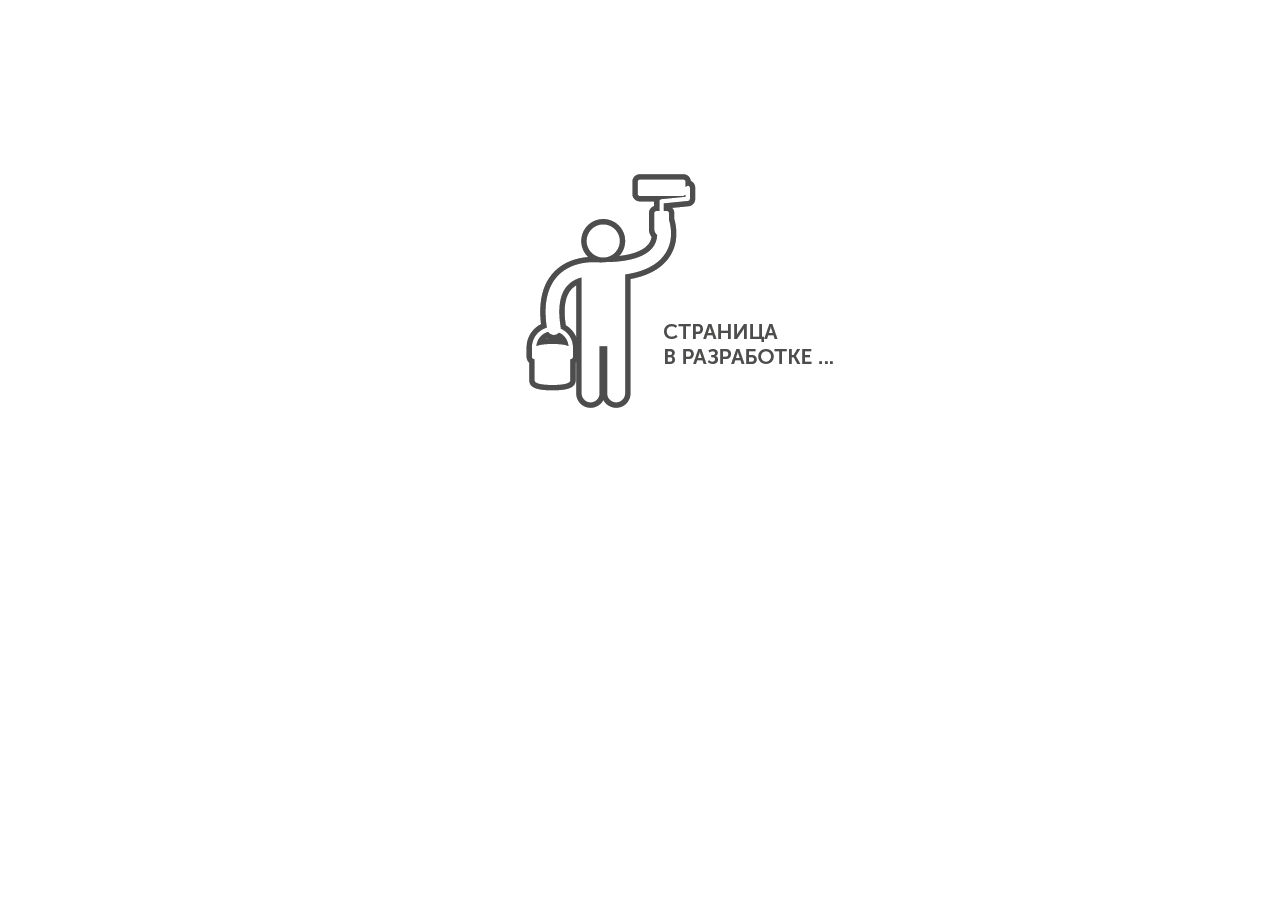
==== commit 1d89191b: "site is being developed" ====
--- a/index.html
+++ b/index.html
@@ -1,298 +1,17 @@
 <!DOCTYPE html>
 <html lang="ru">
 
-<head>
-    <title>Портфолио | Рыбкин Н.И.</title>
-    <link rel="shortcut icon" href="img/browser_1404.ico" type="image/x-icon">
-    <link rel="stylesheet" href="css/style.css">
-    <link rel="stylesheet" href="css/popuo-box.css" media="all">
-    <link href="https://fonts.googleapis.com/css?family=Roboto:100,300,400,500,700,900&display=swap" rel="stylesheet">
-		<script src="https://ajax.googleapis.com/ajax/libs/jquery/2.2.4/jquery.min.js"></script>
-    <meta http-equiv="Content-type" content="text/html;charset=UTF-8" />
-</head>
+    <head>
+        <meta charset="utf-8">
+        <style>
+            .fig {
+                text-align: center;
+            }
+        </style>
+    </head>
 
-<body>
-    <div class="header" id="home">
-        <div class="container">
-            <div class="headermenu">
-                <div class="header-top">
-                    <div class="rni">Рыбкин Никита Игоревич</div>
-                    <div class="top-nav">
-                        <ul>
-                            <li class="active scroll"><a href="#home">Главная</a></li>
-                            <li><a class="scroll" href="#about">Обо мне</a></li>
-                            <li><a class="scroll" href="#work">Работы</a></li>
-                            <li><a class="scroll" href="#contact">Контакты</a></li>
-                        </ul>
-                    </div>
-                </div>
-                <div>
-                    <a class="glitch-btn" href="#contact">
-                        <div class="text">Написать мне</div>
-                        <div class="mask">
-                            <span>Написать мне</span>
-                        </div>
-                    </a>
-                </div>
-            </div>
-        </div>
-    </div>
-
-    <div class="banner">
-        <div class="banner-matter">
-            <h2>Привет, Я Никита, Web-разработчик</h2>
-            <a href="https://github.com/developer-rni/developer-rni.github.io/blob/master/%D0%A0%D1%8B%D0%B1%D0%BA%D0%B8%D0%BD%20%D0%9D.%D0%98.%20-%20%D0%A0%D0%B5%D0%B7%D1%8E%D0%BC%D0%B5.docx?raw=true" class="down"><img src="img/load.png" alt="">Скачать резюме</a>
-        </div>
-        <a href="#about" class="scroll arrow"><img src="img/arrow.png" alt=""></a>
-    </div>
-
-    <div class="content">
-
-        <div class="about" id="about">
-            <div class="container">
-                <h3>Обо мне</h3>
-                <p class="dummy-about">Профессионально связан с индустрией веб-разработок и информационных технологий на протяжении многих лет.</p>
-                <p>Хорошо организованный человек, решатель проблем, работник с большим вниманием к деталям.</p>
-                <p>It was popularised in the 1960s with the release of Letraset sheets containing Lorem Ipsum passages, and more recently with desktop publishing software like Aldus PageMaker including versions of Lorem Ipsum.</p>
-                <p>Lorem Ipsum passages, and more recently with desktop publishing software like Aldus PageMaker including versions of Lorem Ipsum.</p>
-                <a href="#work" class="scroll down-in"><img src="img/down.png" alt=""></a>
-            </div>
-        </div>
-
-        <div class="container">
-            <div class="work" id="work">
-                <h3>WORK</h3>
-                <div class="work-in">
-                    <div class="work-grid work-item-1">
-                        <a class="popup-with-zoom-anim" href="#small-dialog"><img class="img-responsive motor-in" src="img/pic.jpg" alt="">
-                            <div class="simple">
-                                <h5>CRU<span>SCHIF</span>ORM</h5>
-                                <p>Lorem Ipsum passages, and more recently with desktop publishing software like Aldus PageMaker including versions of Lorem Ipsum. </p>
-                            </div>
-                        </a>
-                    </div>
-                    <div class="work-grid work-item-2">
-                        <a class="popup-with-zoom-anim" href="#small-dialog"><img class="img-responsive " src="img/pic1.jpg" alt="">
-                            <div class="simple simple-in">
-                                <h5>CRU<span>SCHIF</span>ORM</h5>
-                                <p>Lorem Ipsum passages, and more recently with desktop publishing software like Aldus PageMaker including versions of Lorem Ipsum.</p>
-                            </div>
-                        </a>
-                    </div>
-                    <div class="work-grid work-item-3">
-                        <a class="popup-with-zoom-anim" href="#small-dialog"><img class="img-responsive" src="img/pic2.jpg" alt="">
-                            <div class="simple simple-out">
-                                <h5>CRU<span>SCHIF</span>ORM</h5>
-                                <p>Lorem Ipsum passages, and more recently with desktop. </p>
-                            </div>
-                        </a>
-                    </div>
-                    <div class="work-grid work-item-4">
-                        <a class="popup-with-zoom-anim" href="#small-dialog"><img class="img-responsive motor" src="img/pic3.jpg" alt="">
-                            <div class="simple sim-2">
-                                <h5>CRU<span>SCHIF</span>ORM</h5>
-                                <p>Lorem Ipsum passages, and more recently with desktop. </p>
-                            </div>
-                        </a>
-                    </div>
-                    <div class="work-grid work-item-5">
-                        <a class="popup-with-zoom-anim" href="#small-dialog"><img class="img-responsive work-on" src="img/pic7.jpg" alt="">
-                            <div class="simple simple-out">
-                                <h5>CRU<span>SCHIF</span>ORM</h5>
-                                <p>Lorem Ipsum passages, and more recently with desktop. </p>
-                            </div>
-                        </a>
-                    </div>
-                    <div class="work-grid work-item-6">
-                        <a class="popup-with-zoom-anim" href="#small-dialog"><img class="img-responsive " src="img/pic4.jpg" alt="">
-                            <div class="simple simple-out">
-                                <h5>CRU<span>SCHIF</span>ORM</h5>
-                                <p>Lorem Ipsum passages, and more recently with desktop. </p>
-                            </div>
-                        </a>
-                    </div>
-                    <div class="work-grid work-item-7">
-                        <a class="popup-with-zoom-anim" href="#small-dialog"><img class="img-responsive work-on" src="img/pic6.jpg" alt="">
-                            <div class="simple simple-out">
-                                <h5>CRU<span>SCHIF</span>ORM</h5>
-                                <p>Lorem Ipsum passages, and more recently with desktop. </p>
-                            </div>
-                        </a>
-                    </div>
-                    <div class="work-grid work-item-8">
-                        <a class="popup-with-zoom-anim" href="#small-dialog"><img class="img-responsive" src="img/pic5.jpg" alt="">
-                            <div class="simple sim-1">
-                                <h5>CRU<span>SCHIF</span>ORM</h5>
-                                <p>Lorem Ipsum passages, and more recently with desktop publishing software like Aldus PageMaker including versions of Lorem Ipsum.
-                                </p>
-                            </div>
-                        </a>
-                    </div><a class="popup-with-zoom-anim" href="#small-dialog">
-                        <div class="clearfix"> </div>
-                    </a>
-                </div><a class="popup-with-zoom-anim" href="#small-dialog">
-                </a><a href="#item" class="scroll blog-down"><img src="img/down.png" alt=""></a>
-            </div>
-        </div>
-
-        <div class="caption-popup">
-            <div id="small-dialog" class="innercontent mfp-hide">
-                <script src="js/responsiveslides.min.js"></script>
-                <script>
-                    // You can also use "$(window).load(function() {"
-                    $(function() {
-                        // Slideshow 1
-                        $("#slider1").responsiveSlides({
-                            auto: true,
-                            nav: true,
-                            speed: 500,
-                            namespace: "callbacks",
-                        });
-                    });
-                </script>
-                <div class="slider">
-                    <ul class="rslides callbacks callbacks1" id="slider1">
-                        <li id="callbacks1_s0" class="" style="display: block; transition: opacity 500ms ease-in-out 0s; float: none; position: absolute; opacity: 0; z-index: 1;"><img src="img/ba1.jpg" alt=""></li>
-                        <li id="callbacks1_s1" style="display: list-item; transition: opacity 500ms ease-in-out 0s; float: none; position: absolute; opacity: 0; z-index: 1;" class=""><img src="img/ba1.jpg" alt=""></li>
-                        <li id="callbacks1_s2" style="display: list-item; transition: opacity 500ms ease-in-out 0s; float: left; position: relative; opacity: 1; z-index: 2;" class="callbacks1_on"><img src="img/ba1.jpg" alt=""></li>
-                    </ul>
-                    <a href="#" class="callbacks_nav callbacks1_nav prev">Previous</a><a href="#" class="callbacks_nav callbacks1_nav next">Next</a>
-                </div>
-                <div class="sit">
-                    <h6>Typography</h6>
-                    <div class="sit-in">
-                        <h4 class="prome">Promesas de Tierra</h4>
-                        <ul class="circle-in">
-                            <li>HTML 5</li>
-                            <li>CSS3</li>
-                            <li>JQUREY</li>
-                        </ul>
-                        <div class="clearfix"> </div>
-                    </div>
-                    <div class="screen">
-                        <span>Creating bonds away from our screens</span>
-                        <p>There were several roads near by, but it did not take her long to find the one paved with yellow bricks. Within a short time she was walking briskly toward the Emerald City, her silver shoes tinkling merrily on the hard, yellow road-bed. The sun shone bright and the birds sang sweetly, and Dorothy did not feel nearly so bad as you might think a little girl would who had been suddenly whisked away from her own country and set down in the midst of a strange land.</p>
-                        <p>There were several roads near by, but it did not take her long to find the one paved with yellow bricks. Within a short time she was walking briskly toward the Emerald City, her silver shoes tinkling merrily on the hard, yellow road-bed. </p>
-                    </div>
-                    <div class="near">
-                        <small class="near-left">04 December 2014</small>
-                        <a href="#" class="near-right"> SHARE</a>
-                        <div class="clearfix"> </div>
-                    </div>
-                </div>
-            </div>
-            <script>
-                $(document).ready(function() {
-                    $('.popup-with-zoom-anim').magnificPopup({
-                        type: 'inline',
-                        fixedContentPos: false,
-                        fixedBgPos: true,
-                        overflowY: 'auto',
-                        closeBtnInside: true,
-                        preloader: false,
-                        midClick: true,
-                        removalDelay: 300,
-                        mainClass: 'my-mfp-zoom-in'
-                    });
-                });
-            </script>
-        </div>
-
-    </div><!-- end content -->
-
-    <div class="design">
-        <!-- start content_slider -->
-        <div class="wmuSlider example1" id="item">
-            <div class="wmuSliderWrapper">
-                <article style="position: relative; width: 100%; opacity: 1;">
-                    <div class=" item-in">
-                        <img class="dotted" src="img/qu.png" alt="">
-                        <p>Lorem Ipsum is simply dummy text of the printing and typesetting industry. Lorem Ipsum has been the industry.</p>
-                        <span>-Charles Eames1</span>
-                    </div>
-                </article>
-                <article style="position: absolute; width: 100%; opacity: 0;">
-
-                    <div class=" item-in">
-                        <img class="dotted" src="img/qu.png" alt="">
-                        <p>Lorem Ipsum is simply dummy text of the printing and typesetting industry. Lorem Ipsum has been the industry.</p>
-                        <span>-Charles Eames2</span>
-                    </div>
-                </article>
-                <article style="position: absolute; width: 100%; opacity: 0;">
-                    <div class=" item-in">
-                        <img class="dotted" src="img/qu.png" alt="">
-                        <p>Lorem Ipsum is simply dummy text of the printing and typesetting industry. Lorem Ipsum has been the industry.</p>
-                        <span>-Charles Eames3</span>
-                    </div>
-                </article>
-            </div>
-            <ul class="wmuSliderPagination">
-                <li><a href="#" class="">0</a></li>
-                <li><a href="#" class="">1</a></li>
-                <li><a href="#" class="">2</a></li>
-            </ul>
-        </div>
-
-    </div>
-
-    <div class="contact" id="contact">
-        <div class="container">
-            <h3>CONTACT</h3>
-            <p>Start your project today <span>or</span> Maybe you're here just to say '<span>Hi</span>'?</p>
-            <form>
-                <div class="contact-grid">
-                    <div class="contact-us">
-                        <input type="text" value="Name*" onfocus="this.value='';" onblur="if (this.value == '') {this.value = 'Name*';}">
-                    </div>
-                    <div class="contact-us">
-                        <input type="text" value="Email*" onfocus="this.value='';" onblur="if (this.value == '') {this.value = 'Email*';}">
-                    </div>
-                </div>
-                <textarea cols="77" rows="6" value=" " onfocus="this.value='';" onblur="if (this.value == '') {this.value = 'Message*';}">Message*</textarea>
-                <div class="send ">
-                    <input type="submit" value="SEND NOW">
-                </div>
-            </form>
-
-        </div>
-    </div>
-
-
-    <div class="footer">
-        <div class="container">
-            <a href="#home" class="scroll footer-top"> <img src="img/drop.png" alt="" /></a>
-            <ul class="social-ic-icons">
-                <li class="message"><a href="#"><span> </span></a></li>
-                <li class="twitter"><a href="#"><span> </span></a></li>
-                <li class="dribble"><a href="#"><span> </span></a></li>
-                <li class="linked"><a href="#"><span> </span></a></li>
-                <li class="behance"><a href="#"><span> </span></a></li>
-            </ul>
-            <b class="yellow"> </b>
-            <p class="footer-grid">&copy; 2019 Create by Nikita Rybkin</p>
-        </div>
-    </div>
-</body>
-<script src="js/main.js"></script>
-<script src="js/jquery.magnific-popup.js" type="text/javascript"></script>
-<script src="js/jquery.wmuSlider.js"></script>
-<script>
-    $('.example1').wmuSlider();
-
-    $('.example2').wmuSlider({
-        touch: true,
-        animation: 'slide'
-    });
-
-    $('.example3').wmuSlider({
-        touch: Modernizr.touch,
-        animation: 'slide',
-        items: 2
-    });
-
-    $('.example4').wmuGallery();
-</script>
-
+    <body>
+      <p class="fig"><img src="site_dev.png" alt="sitedev"></p>
+    </body>
 
 </html>